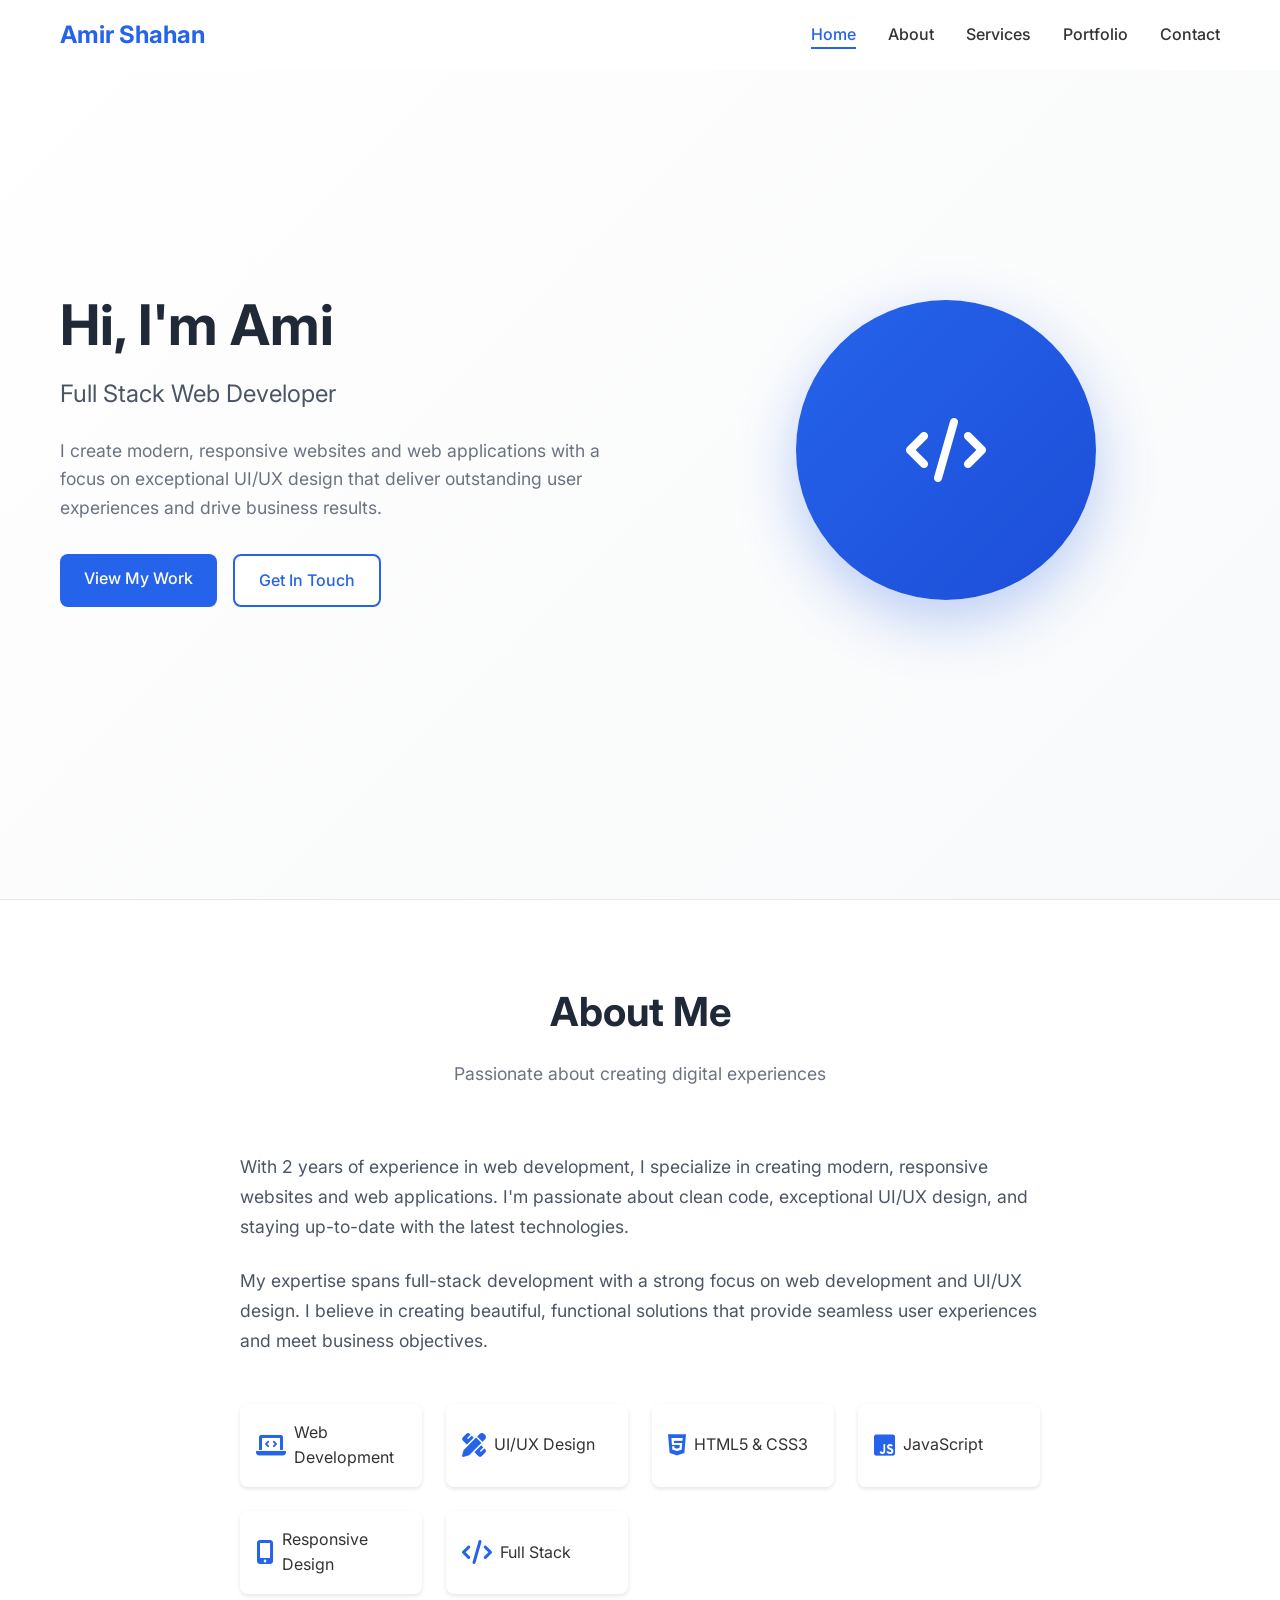
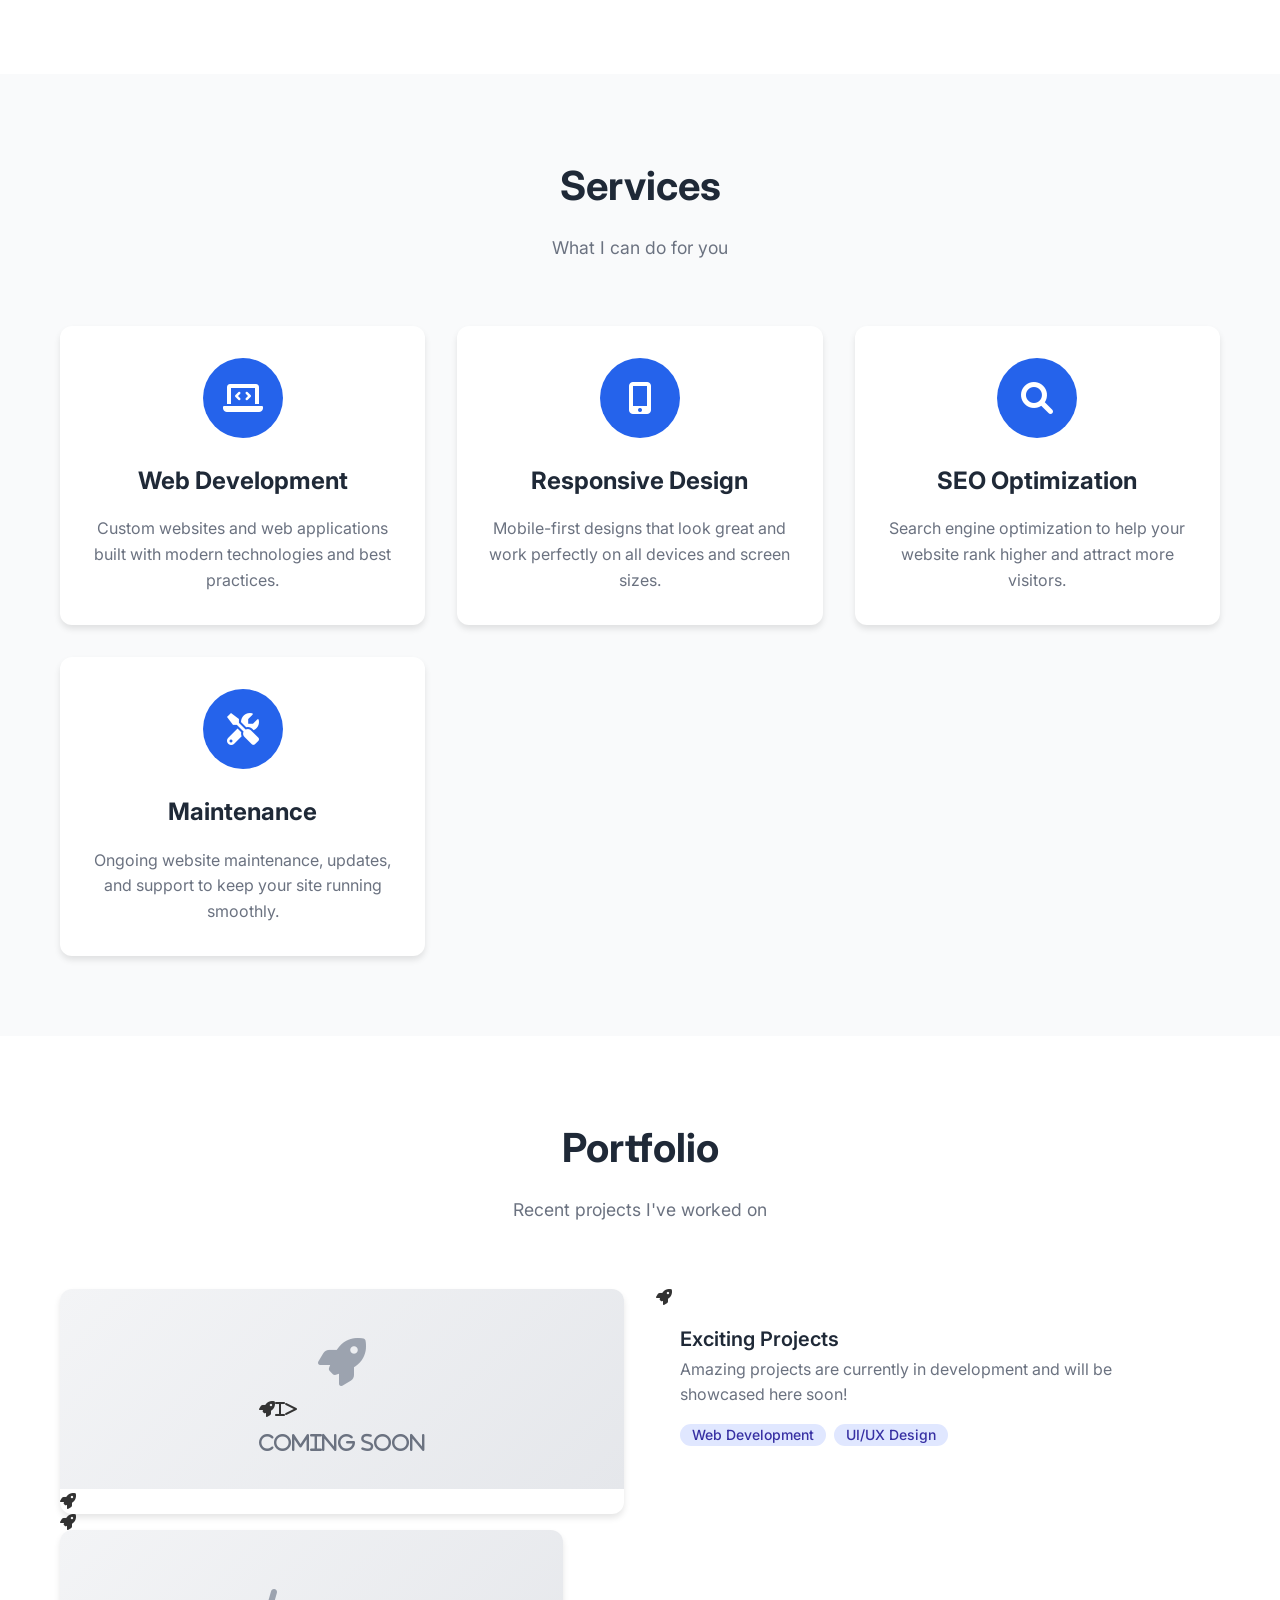
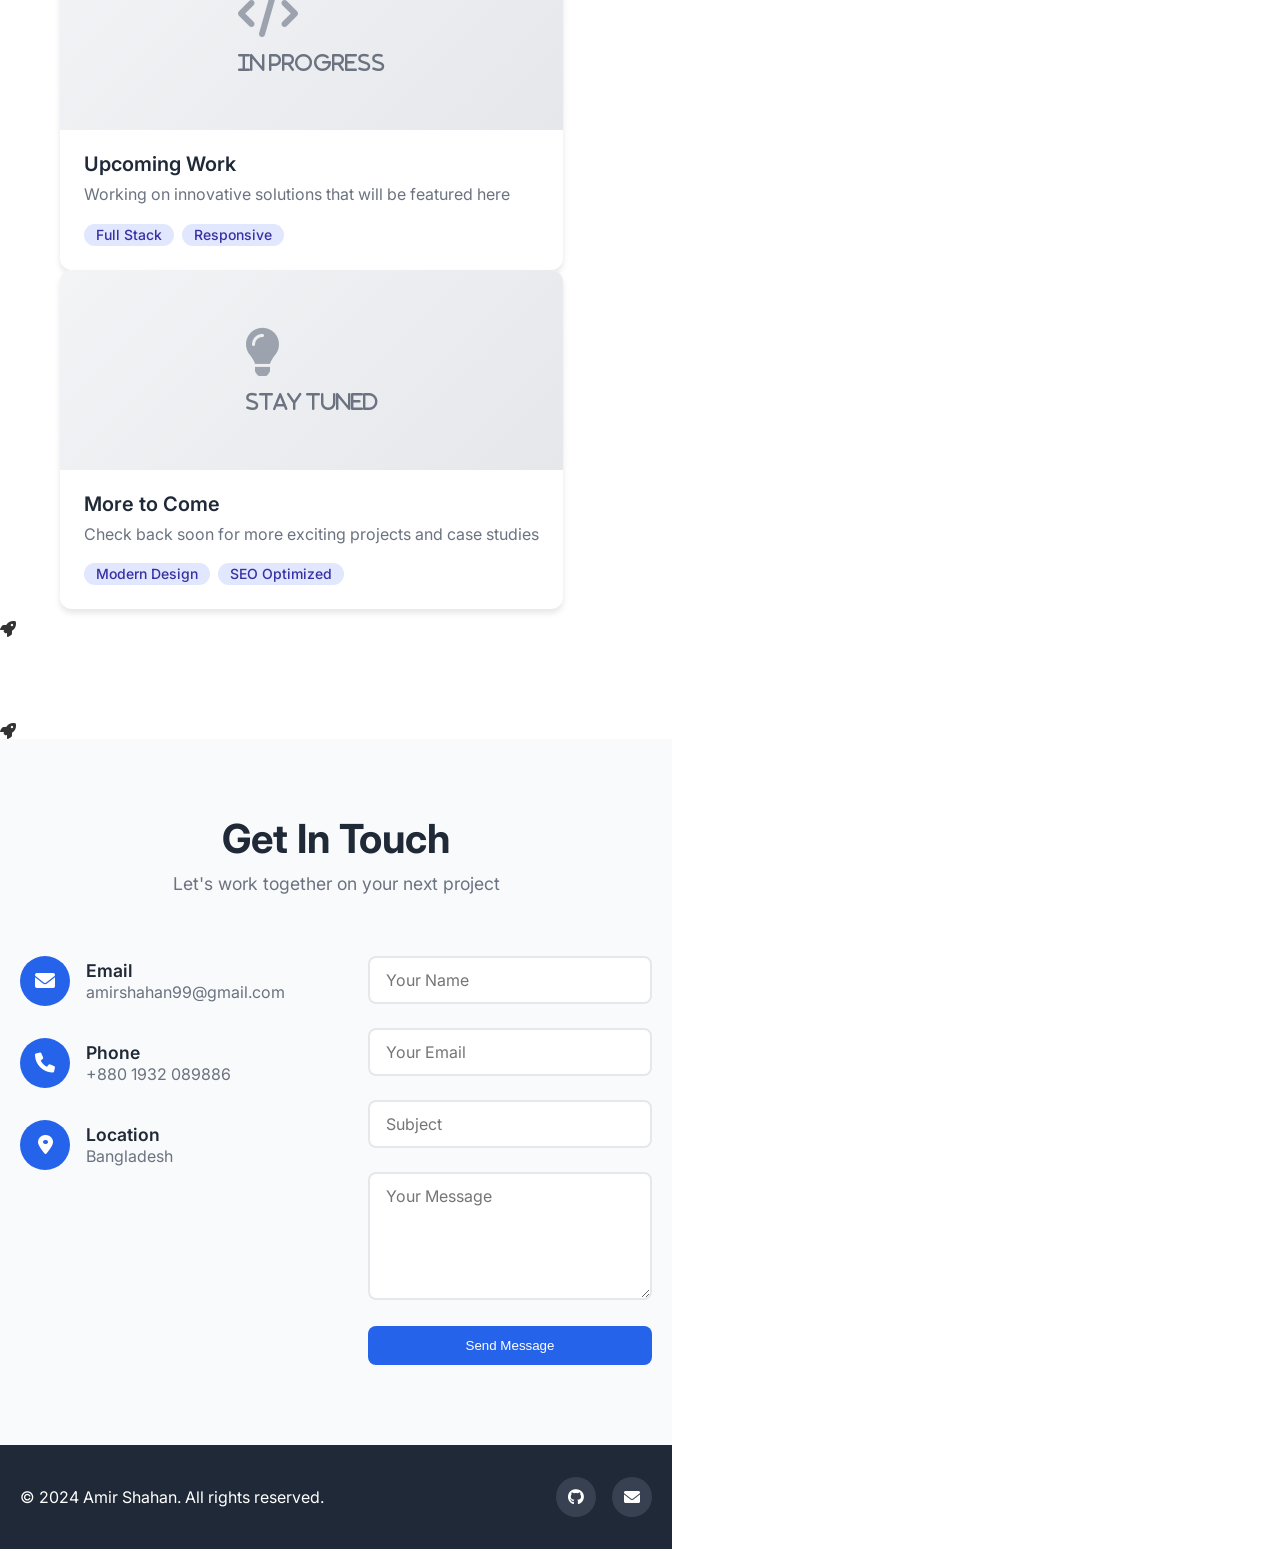
==== index.html @ 886bcd03 "Initial commit via Netlify [skip ci]" ====
<!DOCTYPE html>
<html lang="en">
<head>
    <meta charset="UTF-8">
    <meta name="viewport" content="width=device-width, initial-scale=1.0">
    <title>Amir Shahan - Full Stack Web Developer</title>
    <meta name="description" content="Full Stack Web Developer from Bangladesh specializing in modern, responsive websites and web applications with UI/UX design expertise.">
    <link rel="stylesheet" href="styles.css">
    <link href="https://fonts.googleapis.com/css2?family=Inter:wght@300;400;500;600;700&display=swap" rel="stylesheet">
    <link rel="stylesheet" href="https://cdnjs.cloudflare.com/ajax/libs/font-awesome/6.0.0/css/all.min.css">
</head>
<body>
    <!-- Navigation -->
    <nav class="navbar">
        <div class="nav-container">
            <div class="nav-logo">
                <a href="#home">Amir Shahan</a>
            </div>
            <ul class="nav-menu">
                <li class="nav-item">
                    <a href="#home" class="nav-link">Home</a>
                </li>
                <li class="nav-item">
                    <a href="#about" class="nav-link">About</a>
                </li>
                <li class="nav-item">
                    <a href="#services" class="nav-link">Services</a>
                </li>
                <li class="nav-item">
                    <a href="#portfolio" class="nav-link">Portfolio</a>
                </li>
                <li class="nav-item">
                    <a href="#contact" class="nav-link">Contact</a>
                </li>
            </ul>
            <div class="nav-toggle" id="mobile-menu">
                <span class="bar"></span>
                <span class="bar"></span>
                <span class="bar"></span>
            </div>
        </div>
    </nav>

    <!-- Hero Section -->
    <section id="home" class="hero">
        <div class="hero-container">
            <div class="hero-content">
                <h1 class="hero-title">
                    Hi, I'm <span class="highlight">Amir Shahan</span>
                </h1>
                <h2 class="hero-subtitle">Full Stack Web Developer</h2>
                <p class="hero-description">
                    I create modern, responsive websites and web applications with a focus on exceptional UI/UX design that deliver outstanding user experiences and drive business results.
                </p>
                <div class="hero-buttons">
                    <a href="#portfolio" class="btn btn-primary">View My Work</a>
                    <a href="#contact" class="btn btn-secondary">Get In Touch</a>
                </div>
            </div>
            <div class="hero-image">
                <div class="hero-placeholder">
                    <i class="fas fa-code"></i>
                </div>
            </div>
        </div>
    </section>

    <!-- About Section -->
    <section id="about" class="about">
        <div class="container">
            <div class="section-header">
                <h2 class="section-title">About Me</h2>
                <p class="section-subtitle">Passionate about creating digital experiences</p>
            </div>
            <div class="about-content">
                <div class="about-text">
                    <p>
                        With 2 years of experience in web development, I specialize in creating modern, 
                        responsive websites and web applications. I'm passionate about clean code, exceptional UI/UX design, 
                        and staying up-to-date with the latest technologies.
                    </p>
                    <p>
                        My expertise spans full-stack development with a strong focus on web development and UI/UX design. 
                        I believe in creating beautiful, functional solutions that provide seamless user experiences 
                        and meet business objectives.
                    </p>
                    <div class="skills">
                        <div class="skill-item">
                            <i class="fas fa-laptop-code"></i>
                            <span>Web Development</span>
                        </div>
                        <div class="skill-item">
                            <i class="fas fa-pencil-ruler"></i>
                            <span>UI/UX Design</span>
                        </div>
                        <div class="skill-item">
                            <i class="fab fa-html5"></i>
                            <span>HTML5 & CSS3</span>
                        </div>
                        <div class="skill-item">
                            <i class="fab fa-js-square"></i>
                            <span>JavaScript</span>
                        </div>
                        <div class="skill-item">
                            <i class="fas fa-mobile-alt"></i>
                            <span>Responsive Design</span>
                        </div>
                        <div class="skill-item">
                            <i class="fas fa-code"></i>
                            <span>Full Stack</span>
                        </div>
                    </div>
                </div>
            </div>
        </div>
    </section>

    <!-- Services Section -->
    <section id="services" class="services">
        <div class="container">
            <div class="section-header">
                <h2 class="section-title">Services</h2>
                <p class="section-subtitle">What I can do for you</p>
            </div>
            <div class="services-grid">
                <div class="service-card">
                    <div class="service-icon">
                        <i class="fas fa-laptop-code"></i>
                    </div>
                    <h3>Web Development</h3>
                    <p>Custom websites and web applications built with modern technologies and best practices.</p>
                </div>
                <div class="service-card">
                    <div class="service-icon">
                        <i class="fas fa-mobile-alt"></i>
                    </div>
                    <h3>Responsive Design</h3>
                    <p>Mobile-first designs that look great and work perfectly on all devices and screen sizes.</p>
                </div>
                <div class="service-card">
                    <div class="service-icon">
                        <i class="fas fa-search"></i>
                    </div>
                    <h3>SEO Optimization</h3>
                    <p>Search engine optimization to help your website rank higher and attract more visitors.</p>
                </div>
                <div class="service-card">
                    <div class="service-icon">
                        <i class="fas fa-tools"></i>
                    </div>
                    <h3>Maintenance</h3>
                    <p>Ongoing website maintenance, updates, and support to keep your site running smoothly.</p>
                </div>
            </div>
        </div>
    </section>

    <!-- Portfolio Section -->
    <section id="portfolio" class="portfolio">
        <div class="container">
            <div class="section-header">
                <h2 class="section-title">Portfolio</h2>
                <p class="section-subtitle">Recent projects I've worked on</p>
            </div>
            <div class="portfolio-grid">
                <div class="portfolio-item">
                    <div class="portfolio-image">
                        <div class="portfolio-placeholder">
                            <i class="fas fa-rocket"></div>i>
                            <p style="margin-top: 1rem; color: #6b7280; font-size: 1.2rem;">Coming Soon</p>
                        </div>
                    </div>
                    <div class="portfolio-content">
                        <h3>Exciting Projects</h3>
                        <p>Amazing projects are currently in development and will be showcased here soon!</p>
                        <div class="portfolio-tech">
                            <span>Web Development</span>
                            <span>UI/UX Design</span>
                        </div>
                    </div>
                </div>
                <div class="portfolio-item">
                    <div class="portfolio-image">
                        <div class="portfolio-placeholder">
                            <i class="fas fa-code"></i>
                            <p style="margin-top: 1rem; color: #6b7280; font-size: 1.2rem;">In Progress</p>
                        </div>
                    </div>
                    <div class="portfolio-content">
                        <h3>Upcoming Work</h3>
                        <p>Working on innovative solutions that will be featured here</p>
                        <div class="portfolio-tech">
                            <span>Full Stack</span>
                            <span>Responsive</span>
                        </div>
                    </div>
                </div>
                <div class="portfolio-item">
                    <div class="portfolio-image">
                        <div class="portfolio-placeholder">
                            <i class="fas fa-lightbulb"></i>
                            <p style="margin-top: 1rem; color: #6b7280; font-size: 1.2rem;">Stay Tuned</p>
                        </div>
                    </div>
                    <div class="portfolio-content">
                        <h3>More to Come</h3>
                        <p>Check back soon for more exciting projects and case studies</p>
                        <div class="portfolio-tech">
                            <span>Modern Design</span>
                            <span>SEO Optimized</span>
                        </div>
                    </div>
                </div>
            </div>
        </div>
    </section>

    <!-- Contact Section -->
    <section id="contact" class="contact">
        <div class="container">
            <div class="section-header">
                <h2 class="section-title">Get In Touch</h2>
                <p class="section-subtitle">Let's work together on your next project</p>
            </div>
            <div class="contact-content">
                <div class="contact-info">
                    <div class="contact-item">
                        <i class="fas fa-envelope"></i>
                        <div>
                            <h4>Email</h4>
                            <p>amirshahan99@gmail.com</p>
                        </div>
                    </div>
                    <div class="contact-item">
                        <i class="fas fa-phone"></i>
                        <div>
                            <h4>Phone</h4>
                            <p>+880 1932 089886</p>
                        </div>
                    </div>
                    <div class="contact-item">
                        <i class="fas fa-map-marker-alt"></i>
                        <div>
                            <h4>Location</h4>
                            <p>Bangladesh</p>
                        </div>
                    </div>
                </div>
                <form class="contact-form">
                    <div class="form-group">
                        <input type="text" id="name" name="name" placeholder="Your Name" required>
                    </div>
                    <div class="form-group">
                        <input type="email" id="email" name="email" placeholder="Your Email" required>
                    </div>
                    <div class="form-group">
                        <input type="text" id="subject" name="subject" placeholder="Subject" required>
                    </div>
                    <div class="form-group">
                        <textarea id="message" name="message" placeholder="Your Message" rows="5" required></textarea>
                    </div>
                    <button type="submit" class="btn btn-primary">Send Message</button>
                </form>
            </div>
        </div>
    </section>

    <!-- Footer -->
    <footer class="footer">
        <div class="container">
            <div class="footer-content">
                <div class="footer-text">
                    <p>&copy; 2024 Amir Shahan. All rights reserved.</p>
                </div>
                <div class="social-links">
                    <a href="https://github.com/AmirShahan" target="_blank" class="social-link" title="GitHub"><i class="fab fa-github"></i></a>
                    <a href="mailto:amirshahan99@gmail.com" class="social-link" title="Email"><i class="fas fa-envelope"></i></a>
                </div>
            </div>
        </div>
    </footer>

    <script src="script.js"></script>
</body>
</html>
---- styles.css ----
/* Reset and Base Styles */
* {
    margin: 0;
    padding: 0;
    box-sizing: border-box;
}

body {
    font-family: 'Inter', sans-serif;
    line-height: 1.6;
    color: #333;
    overflow-x: hidden;
}

.container {
    max-width: 1200px;
    margin: 0 auto;
    padding: 0 20px;
}

/* Navigation */
.navbar {
    position: fixed;
    top: 0;
    width: 100%;
    background: rgba(255, 255, 255, 0.95);
    backdrop-filter: blur(10px);
    z-index: 1000;
    padding: 1rem 0;
    transition: all 0.3s ease;
}

.nav-container {
    max-width: 1200px;
    margin: 0 auto;
    padding: 0 20px;
    display: flex;
    justify-content: space-between;
    align-items: center;
}

.nav-logo a {
    font-size: 1.5rem;
    font-weight: 700;
    color: #2563eb;
    text-decoration: none;
}

.nav-menu {
    display: flex;
    list-style: none;
    gap: 2rem;
}

.nav-link {
    color: #333;
    text-decoration: none;
    font-weight: 500;
    transition: color 0.3s ease;
}

.nav-link:hover {
    color: #2563eb;
}

.nav-toggle {
    display: none;
    flex-direction: column;
    cursor: pointer;
}

.bar {
    width: 25px;
    height: 3px;
    background: #333;
    margin: 3px 0;
    transition: 0.3s;
}

/* Hero Section */
.hero {
    min-height: 100vh;
    display: flex;
    align-items: center;
    background: linear-gradient(135deg, #ffffff 0%, #f8f9fa 100%);
    color: #1f2937;
    padding-top: 80px;
    border-bottom: 1px solid #e5e7eb;
}

.hero-container {
    max-width: 1200px;
    margin: 0 auto;
    padding: 0 20px;
    display: grid;
    grid-template-columns: 1fr 1fr;
    gap: 4rem;
    align-items: center;
}

.hero-title {
    font-size: 3.5rem;
    font-weight: 700;
    margin-bottom: 1rem;
    line-height: 1.2;
    color: #1f2937;
}

.highlight {
    color: #2563eb;
}

.hero-subtitle {
    font-size: 1.5rem;
    font-weight: 400;
    margin-bottom: 1.5rem;
    color: #4b5563;
}

.hero-description {
    font-size: 1.1rem;
    margin-bottom: 2rem;
    color: #6b7280;
    line-height: 1.6;
}

.hero-buttons {
    display: flex;
    gap: 1rem;
}

.btn {
    padding: 12px 24px;
    border-radius: 8px;
    text-decoration: none;
    font-weight: 500;
    transition: all 0.3s ease;
    border: none;
    cursor: pointer;
    display: inline-block;
}

.btn-primary {
    background: #2563eb;
    color: white;
}

.btn-primary:hover {
    background: #1d4ed8;
    transform: translateY(-2px);
}

.btn-secondary {
    background: white;
    color: #2563eb;
    border: 2px solid #2563eb;
}

.btn-secondary:hover {
    background: #2563eb;
    color: white;
}

.hero-image {
    display: flex;
    justify-content: center;
    align-items: center;
}

.hero-placeholder {
    width: 300px;
    height: 300px;
    background: linear-gradient(135deg, #2563eb 0%, #1d4ed8 100%);
    border-radius: 50%;
    display: flex;
    align-items: center;
    justify-content: center;
    font-size: 4rem;
    color: white;
    box-shadow: 0 20px 60px rgba(37, 99, 235, 0.3);
}

/* Section Styles */
section {
    padding: 80px 0;
}

.section-header {
    text-align: center;
    margin-bottom: 4rem;
}

.section-title {
    font-size: 2.5rem;
    font-weight: 700;
    margin-bottom: 1rem;
    color: #1f2937;
    font-family: 'Inter', sans-serif;
}

.section-subtitle {
    font-size: 1.1rem;
    color: #6b7280;
    max-width: 600px;
    margin: 0 auto;
    font-family: 'Inter', sans-serif;
    font-weight: 400;
}

/* About Section */
.about {
    background: white;
}

.about-content {
    max-width: 800px;
    margin: 0 auto;
}

.about-text p {
    font-size: 1.1rem;
    margin-bottom: 1.5rem;
    color: #4b5563;
    line-height: 1.7;
}

.skills {
    display: grid;
    grid-template-columns: repeat(auto-fit, minmax(150px, 1fr));
    gap: 1.5rem;
    margin-top: 3rem;
}

.skill-item {
    display: flex;
    align-items: center;
    gap: 0.5rem;
    padding: 1rem;
    background: white;
    border-radius: 8px;
    box-shadow: 0 2px 4px rgba(0, 0, 0, 0.1);
}

.skill-item i {
    font-size: 1.5rem;
    color: #2563eb;
}

/* Services Section */
.services-grid {
    display: grid;
    grid-template-columns: repeat(auto-fit, minmax(280px, 1fr));
    gap: 2rem;
}

.services {
    background: #f9fafb;
}

.service-card {
    background: white;
    padding: 2rem;
    border-radius: 12px;
    box-shadow: 0 4px 6px rgba(0, 0, 0, 0.1);
    text-align: center;
    transition: transform 0.3s ease;
}

.service-card:hover {
    transform: translateY(-5px);
}

.service-icon {
    width: 80px;
    height: 80px;
    background: #2563eb;
    border-radius: 50%;
    display: flex;
    align-items: center;
    justify-content: center;
    margin: 0 auto 1.5rem;
}

.service-icon i {
    font-size: 2rem;
    color: white;
}

.service-card h3 {
    font-size: 1.5rem;
    margin-bottom: 1rem;
    color: #1f2937;
}

.service-card p {
    color: #6b7280;
    line-height: 1.6;
}

/* Portfolio Section */
.portfolio {
    background: white;
}

.portfolio-grid {
    display: grid;
    grid-template-columns: repeat(auto-fit, minmax(350px, 1fr));
    gap: 2rem;
}

.portfolio-item {
    background: white;
    border-radius: 12px;
    overflow: hidden;
    box-shadow: 0 4px 6px rgba(0, 0, 0, 0.1);
    transition: transform 0.3s ease;
}

.portfolio-item:hover {
    transform: translateY(-5px);
}

.portfolio-image {
    height: 200px;
    background: linear-gradient(135deg, #f3f4f6 0%, #e5e7eb 100%);
    display: flex;
    align-items: center;
    justify-content: center;
    flex-direction: column;
}

.portfolio-placeholder {
    font-size: 3rem;
    color: #9ca3af;
}

.portfolio-content {
    padding: 1.5rem;
}

.portfolio-content h3 {
    font-size: 1.25rem;
    font-weight: 600;
    margin-bottom: 0.5rem;
    color: #1f2937;
    font-family: 'Inter', sans-serif;
}

.portfolio-content p {
    color: #6b7280;
    margin-bottom: 1rem;
    font-family: 'Inter', sans-serif;
    font-weight: 400;
    line-height: 1.6;
}

.portfolio-tech {
    display: flex;
    gap: 0.5rem;
    flex-wrap: wrap;
}

.portfolio-tech span {
    background: #e0e7ff;
    color: #3730a3;
    padding: 0.25rem 0.75rem;
    border-radius: 20px;
    font-size: 0.875rem;
    font-family: 'Inter', sans-serif;
    font-weight: 500;
}

/* Contact Section */
.contact {
    background: #f9fafb;
}

.contact-content {
    display: grid;
    grid-template-columns: 1fr 1fr;
    gap: 4rem;
    max-width: 1000px;
    margin: 0 auto;
}

.contact-item {
    display: flex;
    align-items: center;
    gap: 1rem;
    margin-bottom: 2rem;
}

.contact-item i {
    width: 50px;
    height: 50px;
    background: #2563eb;
    color: white;
    border-radius: 50%;
    display: flex;
    align-items: center;
    justify-content: center;
    font-size: 1.25rem;
}

.contact-item h4 {
    font-size: 1.1rem;
    font-weight: 600;
    margin-bottom: 0.25rem;
    color: #1f2937;
    font-family: 'Inter', sans-serif;
}

.contact-item p {
    color: #6b7280;
    font-family: 'Inter', sans-serif;
    font-weight: 400;
}

.contact-form {
    display: flex;
    flex-direction: column;
    gap: 1.5rem;
}

.form-group input,
.form-group textarea {
    width: 100%;
    padding: 12px 16px;
    border: 2px solid #e5e7eb;
    border-radius: 8px;
    font-size: 1rem;
    font-family: 'Inter', sans-serif;
    font-weight: 400;
    transition: border-color 0.3s ease;
}

.form-group input:focus,
.form-group textarea:focus {
    outline: none;
    border-color: #2563eb;
}

.form-group textarea {
    resize: vertical;
    min-height: 120px;
}

/* Footer */
.footer {
    background: #1f2937;
    color: white;
    padding: 2rem 0;
}

.footer-content {
    display: flex;
    justify-content: space-between;
    align-items: center;
}

.footer-text p {
    font-family: 'Inter', sans-serif;
    font-weight: 400;
}

.social-links {
    display: flex;
    gap: 1rem;
}

.social-link {
    width: 40px;
    height: 40px;
    background: #374151;
    color: white;
    border-radius: 50%;
    display: flex;
    align-items: center;
    justify-content: center;
    text-decoration: none;
    transition: background 0.3s ease;
}

.social-link:hover {
    background: #2563eb;
}

/* Responsive Design */
@media (max-width: 768px) {
    .nav-menu {
        position: fixed;
        left: -100%;
        top: 70px;
        flex-direction: column;
        background-color: white;
        width: 100%;
        text-align: center;
        transition: 0.3s;
        box-shadow: 0 10px 27px rgba(0, 0, 0, 0.05);
        padding: 2rem 0;
    }

    .nav-menu.active {
        left: 0;
    }

    .nav-toggle {
        display: flex;
    }

    .hero-container {
        grid-template-columns: 1fr;
        text-align: center;
        gap: 2rem;
    }

    .hero-title {
        font-size: 2.5rem;
    }

    .hero-buttons {
        justify-content: center;
        flex-wrap: wrap;
    }

    .hero-placeholder {
        width: 200px;
        height: 200px;
        font-size: 3rem;
    }

    .section-title {
        font-size: 2rem;
    }

    .services-grid {
        grid-template-columns: 1fr;
    }

    .portfolio-grid {
        grid-template-columns: 1fr;
    }

    .contact-content {
        grid-template-columns: 1fr;
        gap: 2rem;
    }

    .footer-content {
        flex-direction: column;
        gap: 1rem;
        text-align: center;
    }

    .skills {
        grid-template-columns: repeat(2, 1fr);
    }
}

@media (max-width: 480px) {
    .hero-title {
        font-size: 2rem;
    }

    .hero-subtitle {
        font-size: 1.25rem;
    }

    .btn {
        padding: 10px 20px;
        font-size: 0.9rem;
    }

    .skills {
        grid-template-columns: 1fr;
    }

    .portfolio-grid {
        grid-template-columns: 1fr;
    }

    .service-card,
    .portfolio-item {
        margin: 0 10px;
    }
}

/* Smooth Scrolling */
html {
    scroll-behavior: smooth;
}

/* Animation Classes */
.fade-in {
    opacity: 0;
    transform: translateY(30px);
    transition: all 0.6s ease;
}

.fade-in.visible {
    opacity: 1;
    transform: translateY(0);
}
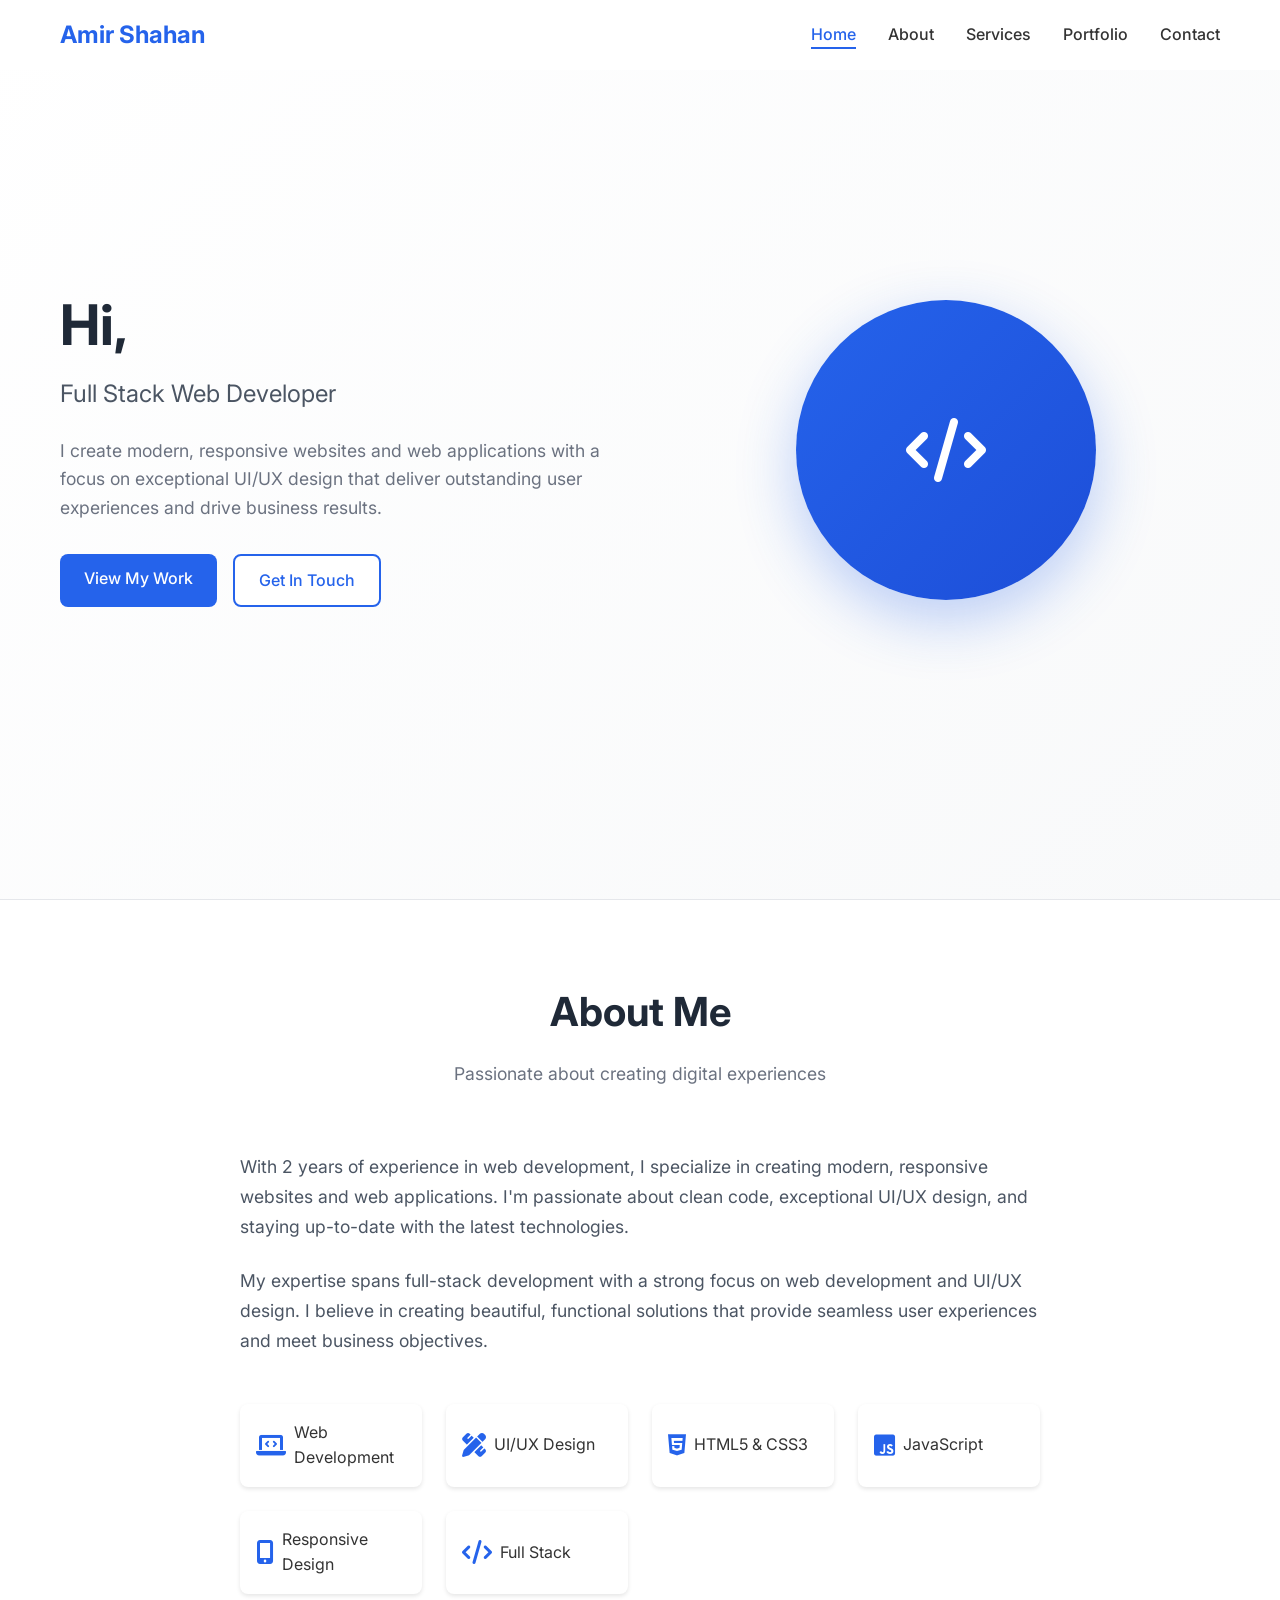
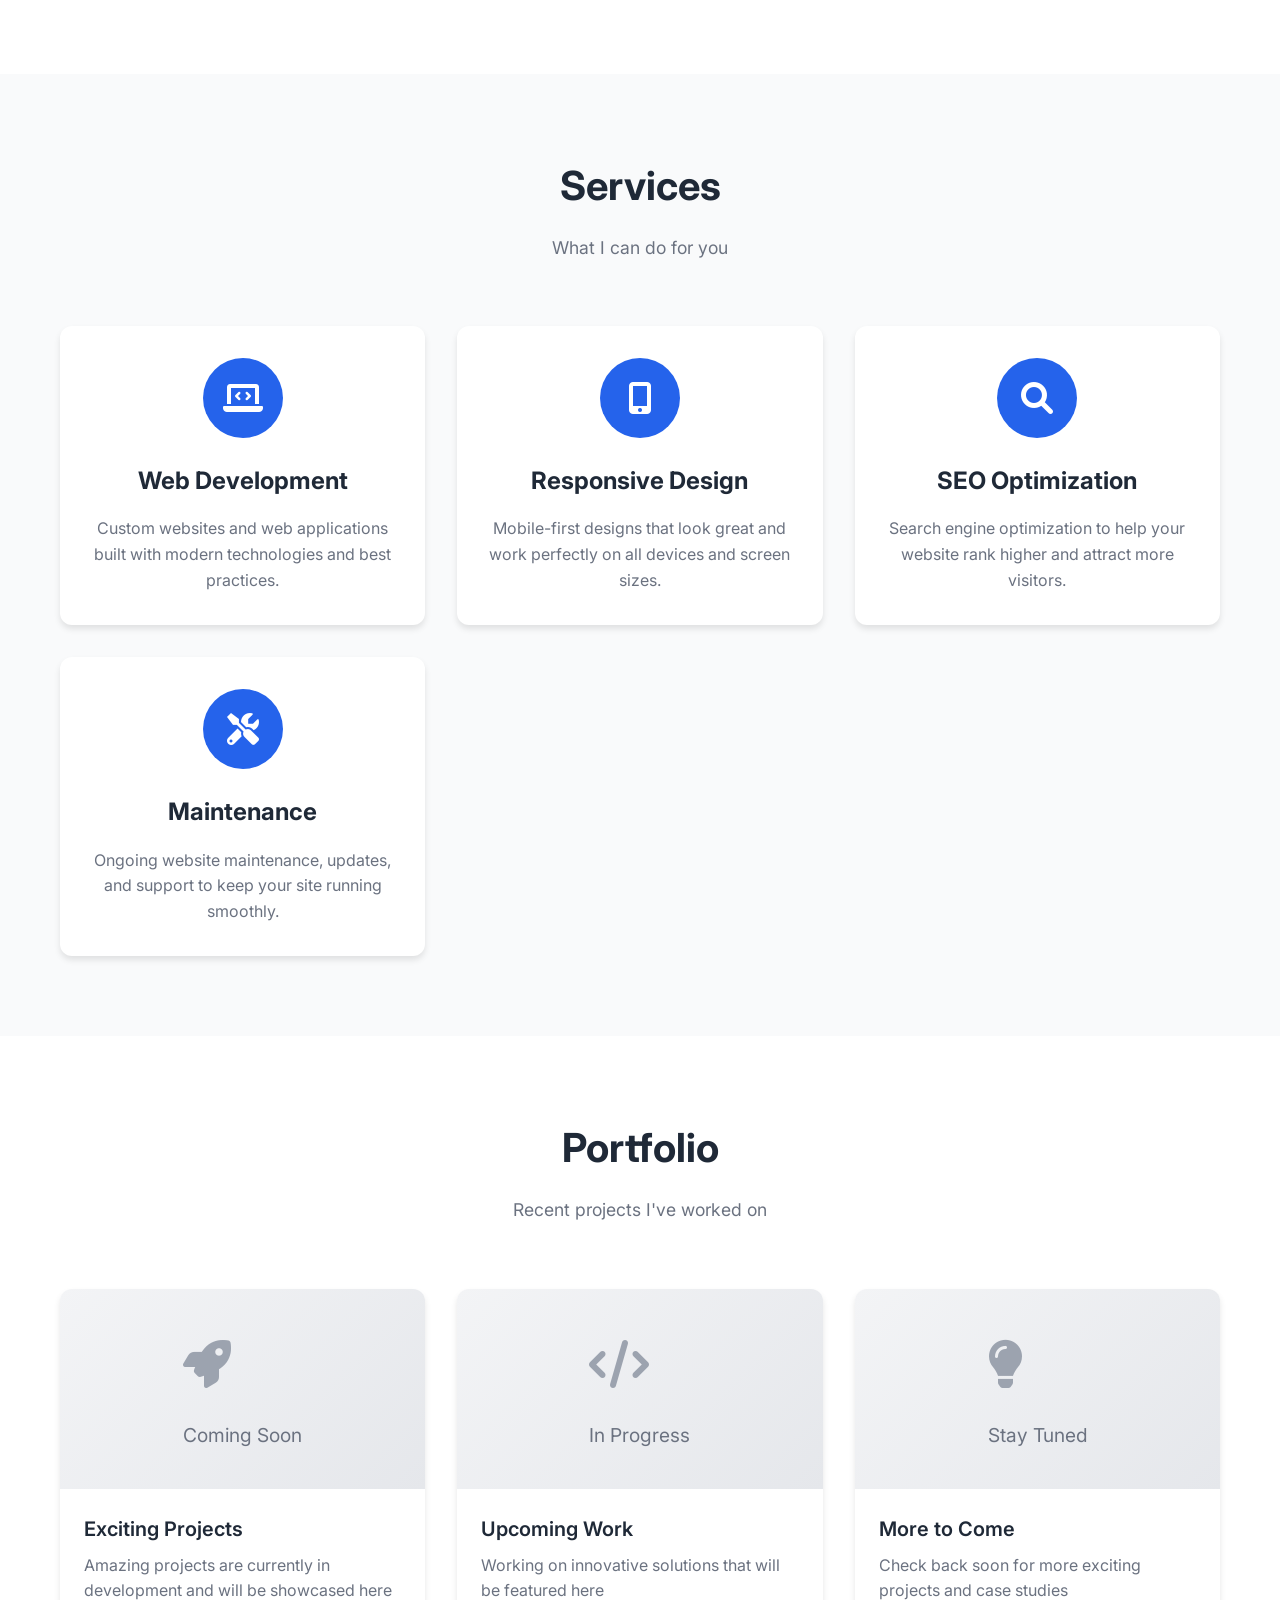
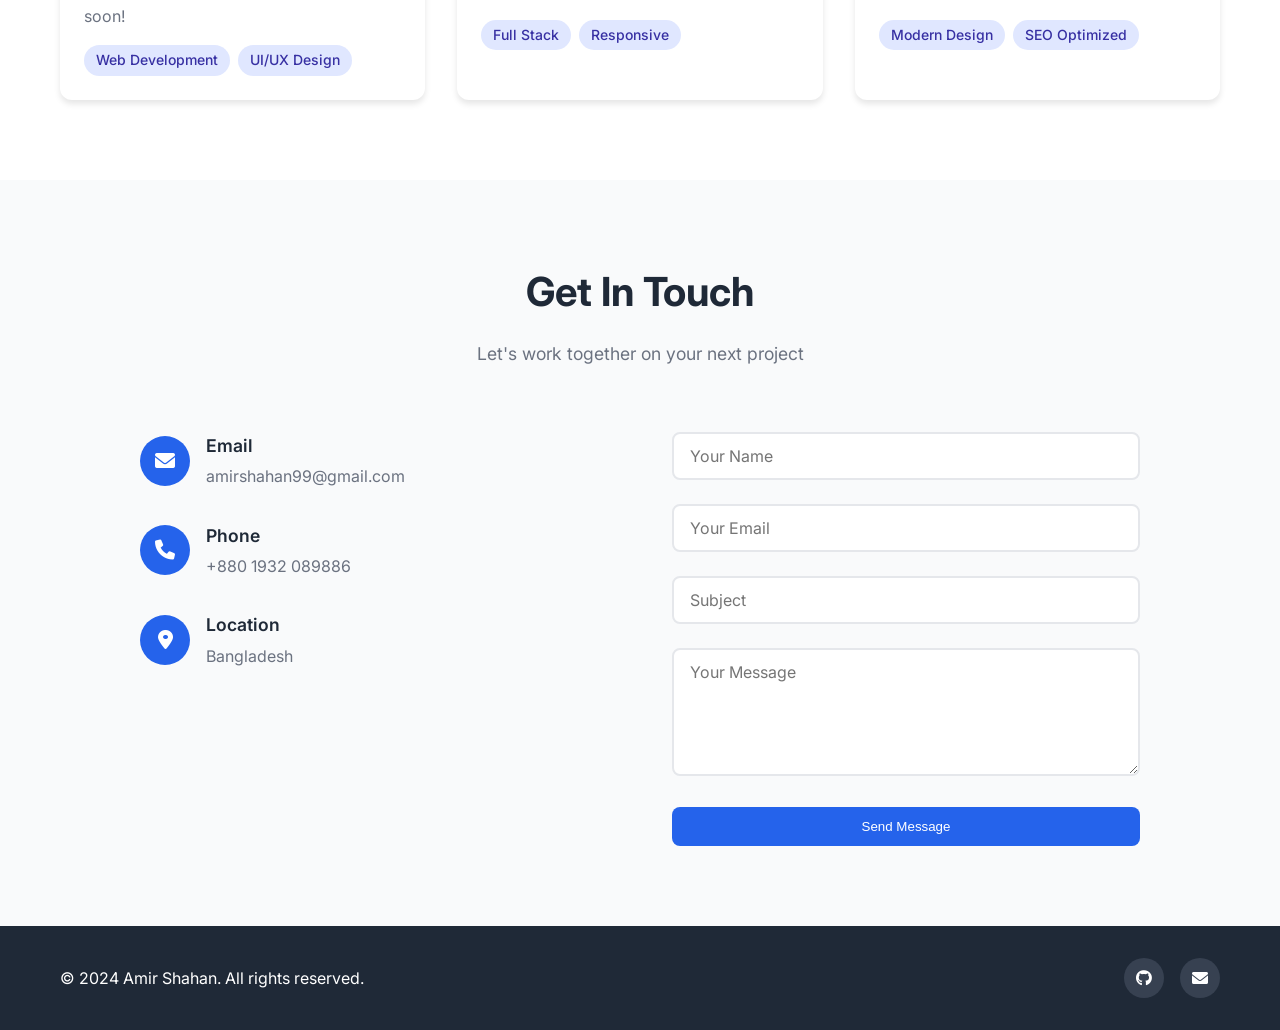
==== commit 70ff4168: "Deploy the website (6a1d751ff295860cf25d887c)" ====
--- a/index.html
+++ b/index.html
@@ -166,7 +166,7 @@
                 <div class="portfolio-item">
                     <div class="portfolio-image">
                         <div class="portfolio-placeholder">
-                            <i class="fas fa-rocket"></div>i>
+                            <i class="fas fa-rocket"></i>
                             <p style="margin-top: 1rem; color: #6b7280; font-size: 1.2rem;">Coming Soon</p>
                         </div>
                     </div>
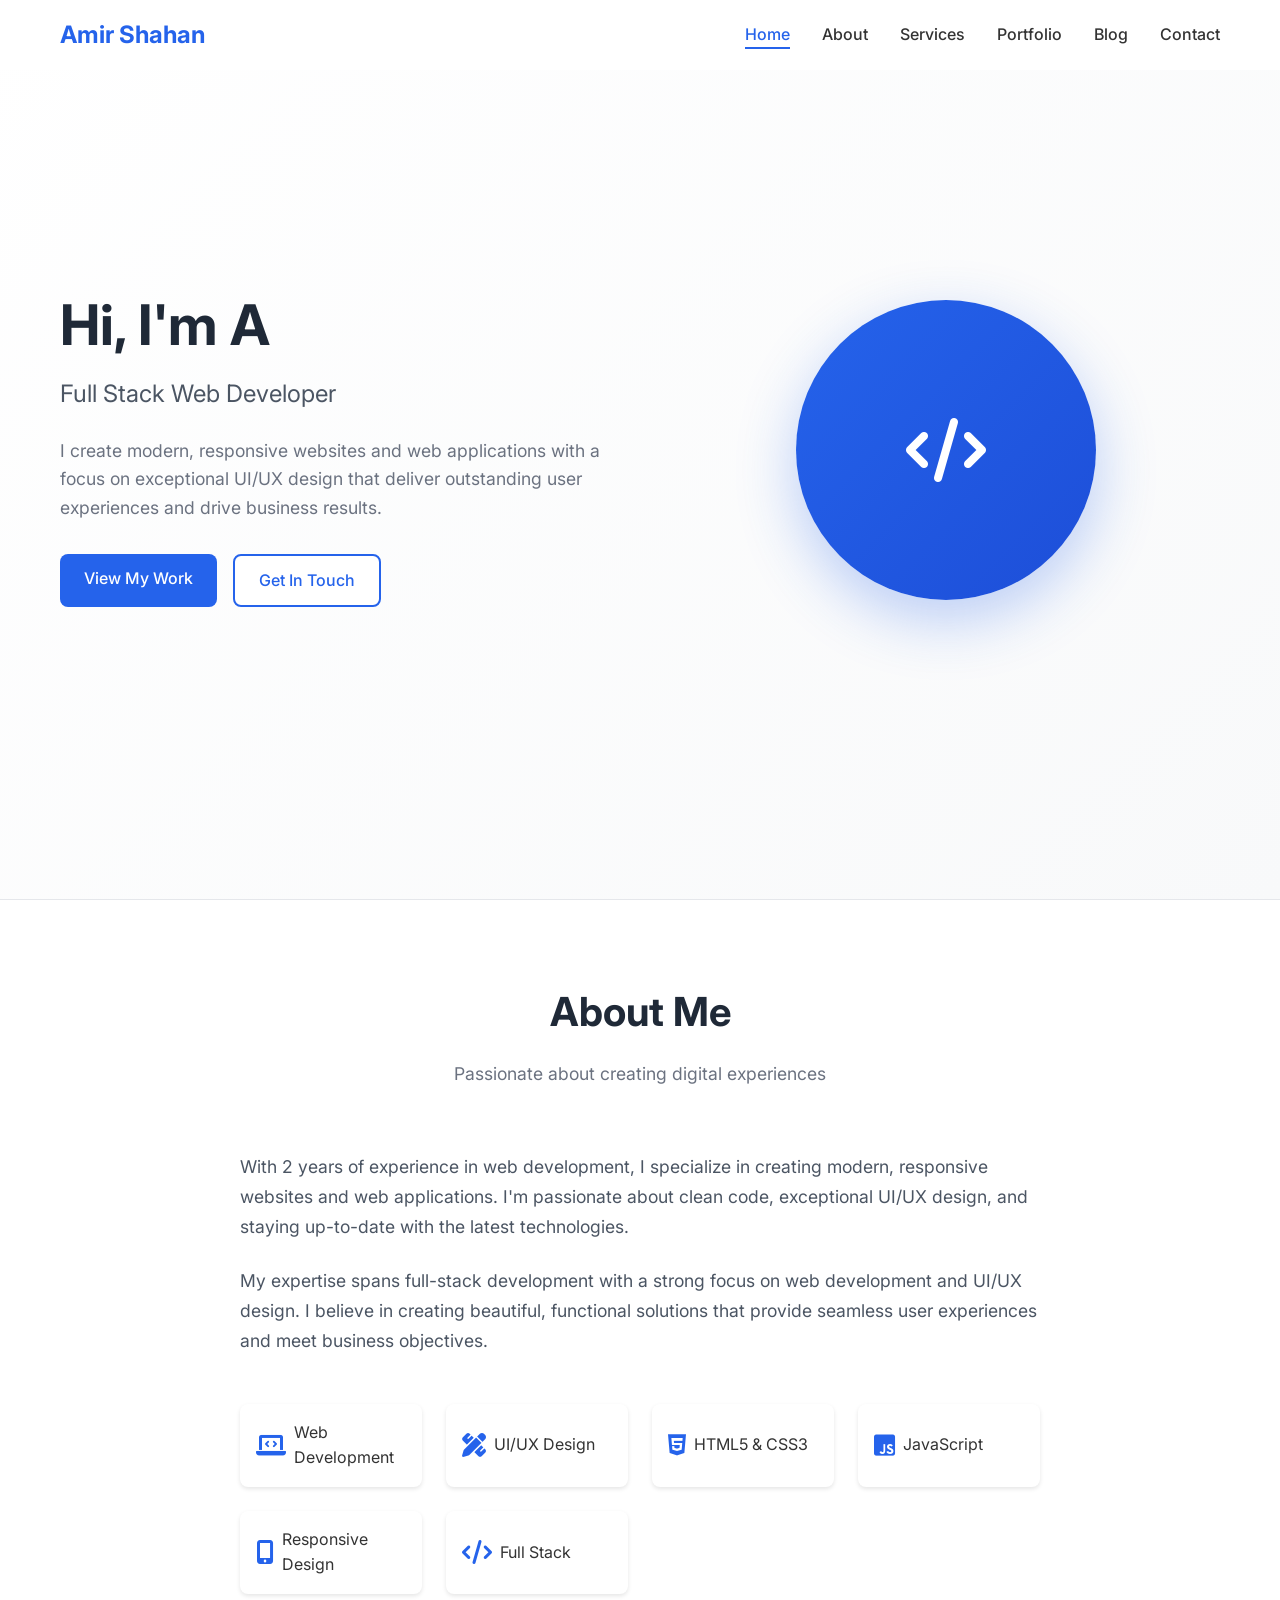
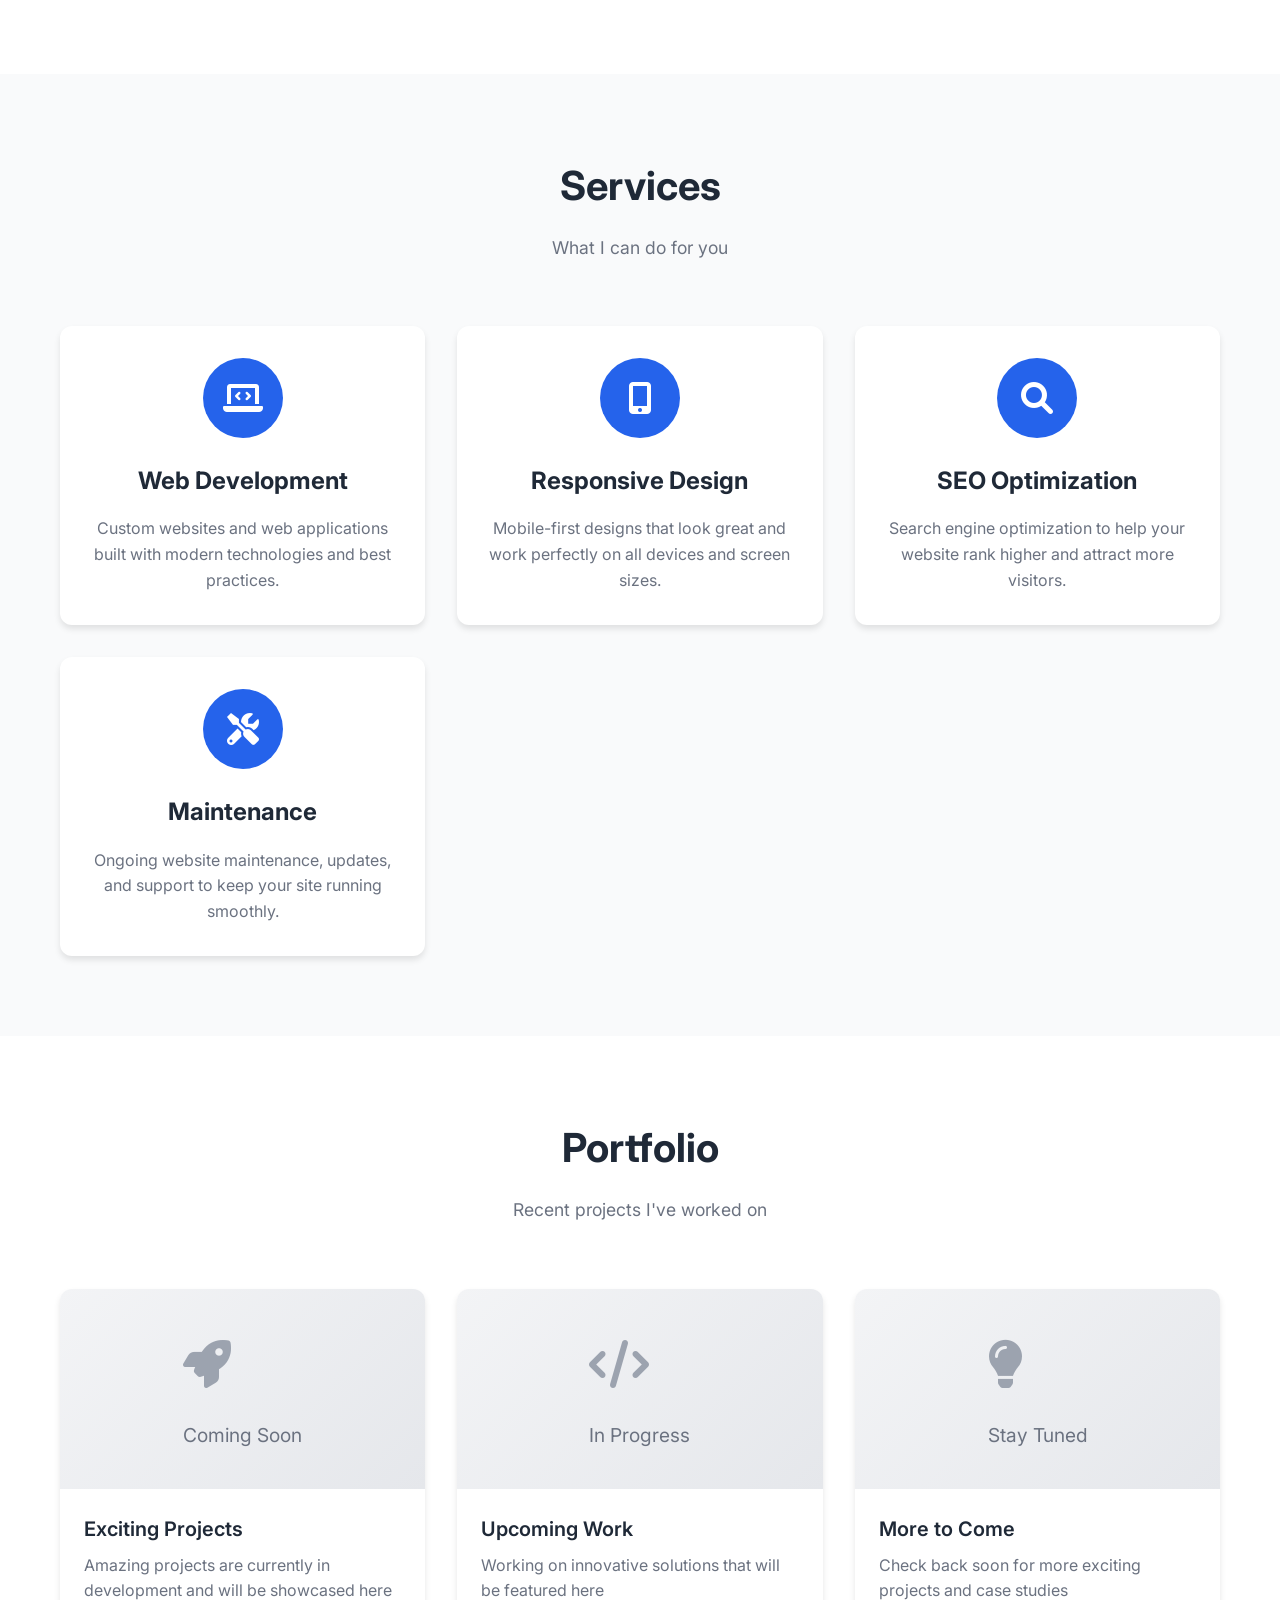
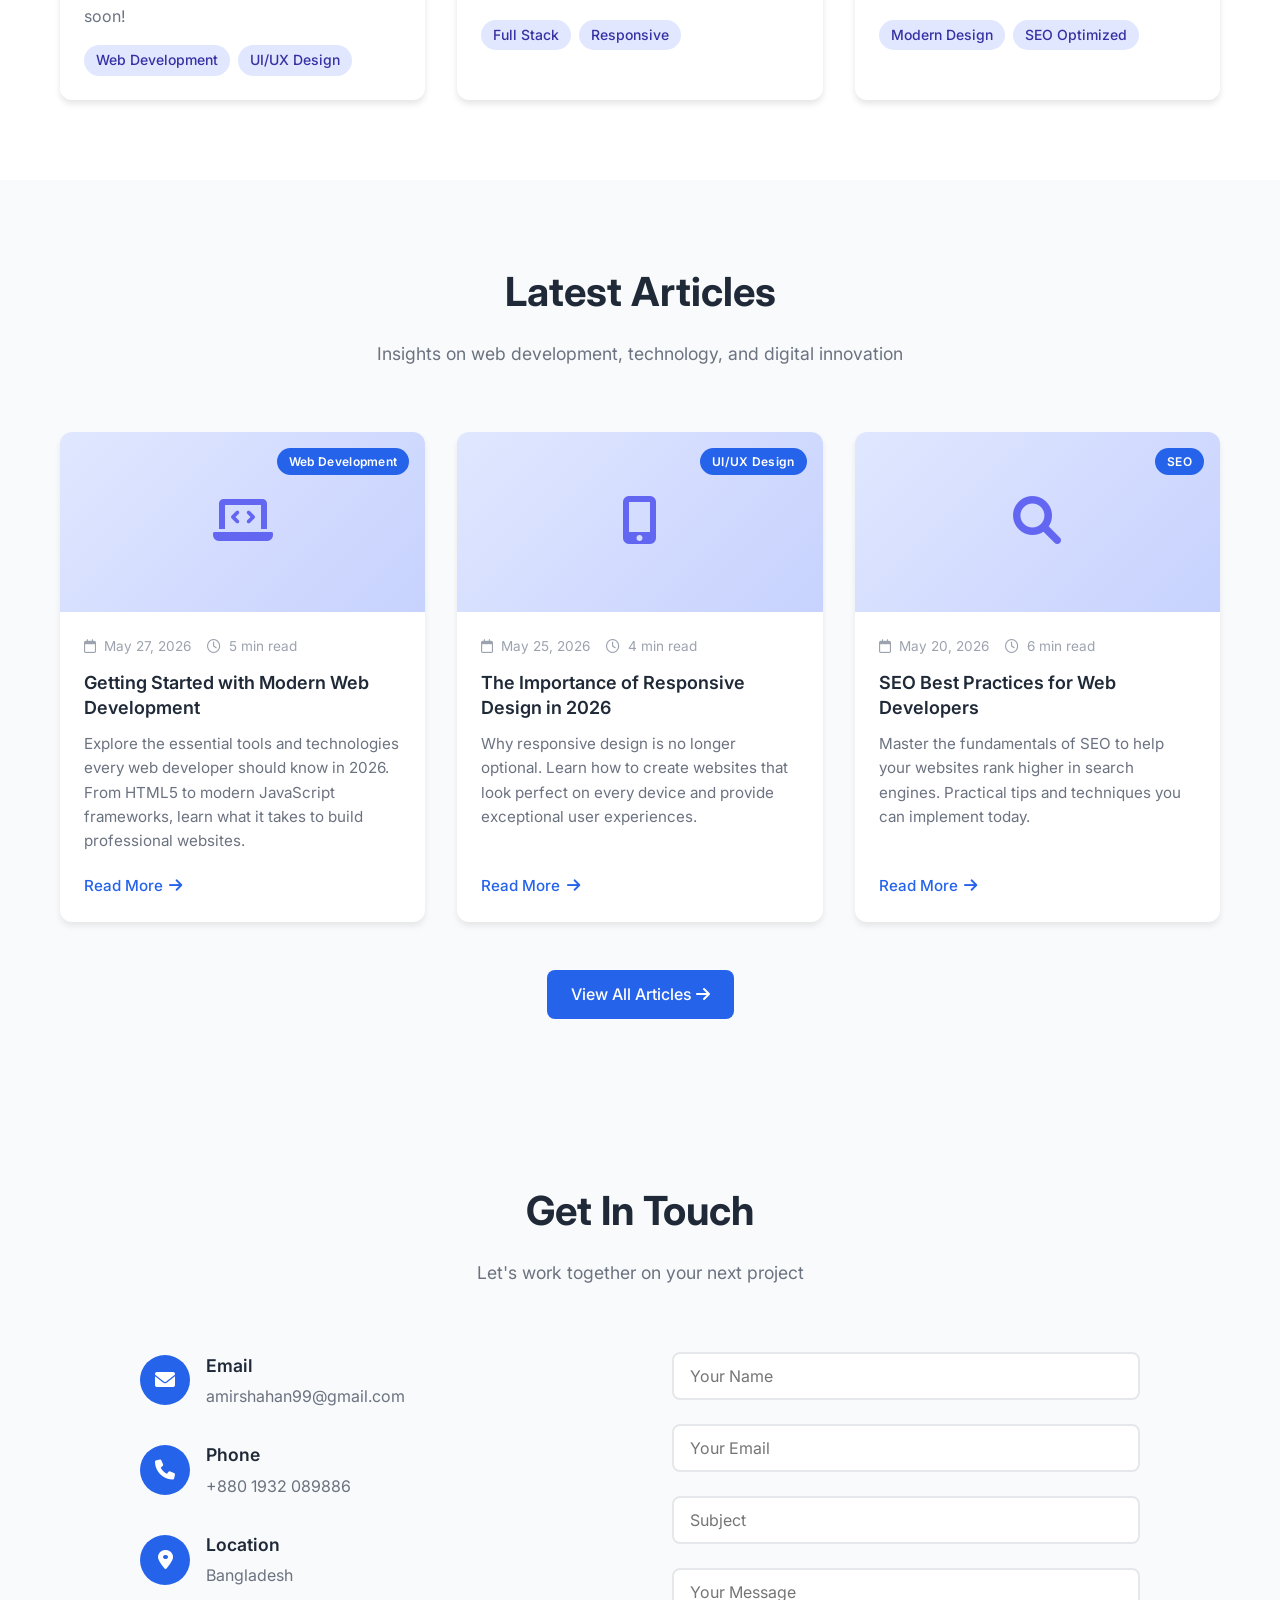
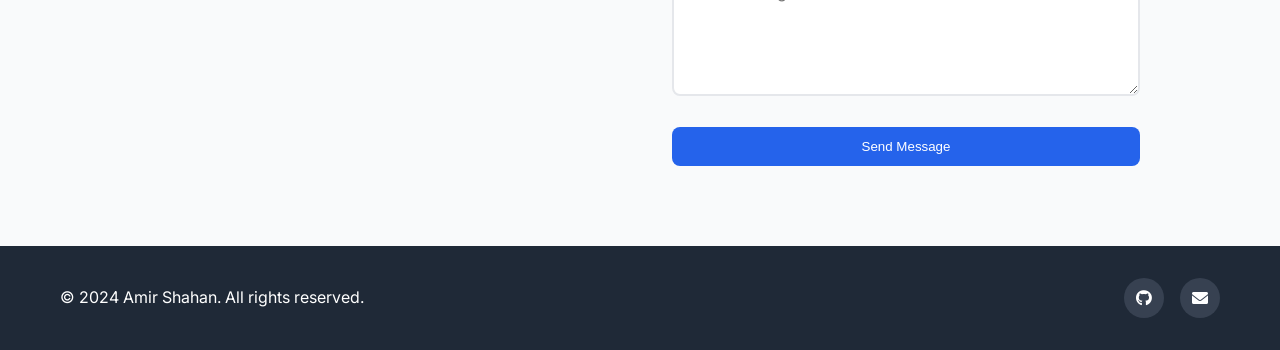
==== commit 19281f4b: "Deploy the website - Session 1 (6a1d751ff295860cf25d887c)" ====
--- a/index.html
+++ b/index.html
@@ -29,6 +29,9 @@
                 <li class="nav-item">
                     <a href="#portfolio" class="nav-link">Portfolio</a>
                 </li>
+                <li class="nav-item">
+                    <a href="#blog" class="nav-link">Blog</a>
+                </li>
                 <li class="nav-item">
                     <a href="#contact" class="nav-link">Contact</a>
                 </li>
@@ -215,6 +218,92 @@
         </div>
     </section>
 
+    <!-- Blog Section -->
+    <section id="blog" class="blog-preview">
+        <div class="container">
+            <div class="section-header">
+                <h2 class="section-title">Latest Articles</h2>
+                <p class="section-subtitle">Insights on web development, technology, and digital innovation</p>
+            </div>
+            <div class="blog-grid">
+                <!-- Blog Post 1 -->
+                <article class="blog-card">
+                    <div class="blog-image">
+                        <div class="blog-placeholder">
+                            <i class="fas fa-laptop-code"></i>
+                        </div>
+                        <div class="blog-category">Web Development</div>
+                    </div>
+                    <div class="blog-content">
+                        <div class="blog-meta">
+                            <span class="blog-date"><i class="far fa-calendar"></i> May 27, 2026</span>
+                            <span class="blog-read-time"><i class="far fa-clock"></i> 5 min read</span>
+                        </div>
+                        <h3 class="blog-title">Getting Started with Modern Web Development</h3>
+                        <p class="blog-excerpt">
+                            Explore the essential tools and technologies every web developer should know in 2026.
+                            From HTML5 to modern JavaScript frameworks, learn what it takes to build professional websites.
+                        </p>
+                        <a href="blog/getting-started-web-development.html" class="blog-read-more">
+                            Read More <i class="fas fa-arrow-right"></i>
+                        </a>
+                    </div>
+                </article>
+
+                <!-- Blog Post 2 -->
+                <article class="blog-card">
+                    <div class="blog-image">
+                        <div class="blog-placeholder">
+                            <i class="fas fa-mobile-alt"></i>
+                        </div>
+                        <div class="blog-category">UI/UX Design</div>
+                    </div>
+                    <div class="blog-content">
+                        <div class="blog-meta">
+                            <span class="blog-date"><i class="far fa-calendar"></i> May 25, 2026</span>
+                            <span class="blog-read-time"><i class="far fa-clock"></i> 4 min read</span>
+                        </div>
+                        <h3 class="blog-title">The Importance of Responsive Design in 2026</h3>
+                        <p class="blog-excerpt">
+                            Why responsive design is no longer optional. Learn how to create websites that look
+                            perfect on every device and provide exceptional user experiences.
+                        </p>
+                        <a href="blog/responsive-design-importance.html" class="blog-read-more">
+                            Read More <i class="fas fa-arrow-right"></i>
+                        </a>
+                    </div>
+                </article>
+
+                <!-- Blog Post 3 -->
+                <article class="blog-card">
+                    <div class="blog-image">
+                        <div class="blog-placeholder">
+                            <i class="fas fa-search"></i>
+                        </div>
+                        <div class="blog-category">SEO</div>
+                    </div>
+                    <div class="blog-content">
+                        <div class="blog-meta">
+                            <span class="blog-date"><i class="far fa-calendar"></i> May 20, 2026</span>
+                            <span class="blog-read-time"><i class="far fa-clock"></i> 6 min read</span>
+                        </div>
+                        <h3 class="blog-title">SEO Best Practices for Web Developers</h3>
+                        <p class="blog-excerpt">
+                            Master the fundamentals of SEO to help your websites rank higher in search engines.
+                            Practical tips and techniques you can implement today.
+                        </p>
+                        <a href="blog/seo-best-practices.html" class="blog-read-more">
+                            Read More <i class="fas fa-arrow-right"></i>
+                        </a>
+                    </div>
+                </article>
+            </div>
+            <div class="blog-cta">
+                <a href="blog.html" class="btn btn-primary">View All Articles <i class="fas fa-arrow-right"></i></a>
+            </div>
+        </div>
+    </section>
+
     <!-- Contact Section -->
     <section id="contact" class="contact">
         <div class="container">
--- a/styles.css
+++ b/styles.css
@@ -585,6 +585,151 @@
     }
 }
 
+/* Blog Preview Section (landing page) */
+.blog-preview {
+    background: #f9fafb;
+}
+
+.blog-grid {
+    display: grid;
+    grid-template-columns: repeat(auto-fit, minmax(300px, 1fr));
+    gap: 2rem;
+    margin-bottom: 3rem;
+}
+
+.blog-card {
+    background: white;
+    border-radius: 12px;
+    overflow: hidden;
+    box-shadow: 0 4px 6px rgba(0, 0, 0, 0.08);
+    transition: transform 0.3s ease, box-shadow 0.3s ease;
+    display: flex;
+    flex-direction: column;
+}
+
+.blog-card:hover {
+    transform: translateY(-5px);
+    box-shadow: 0 12px 24px rgba(0, 0, 0, 0.12);
+}
+
+.blog-image {
+    position: relative;
+    height: 180px;
+    background: linear-gradient(135deg, #e0e7ff 0%, #c7d2fe 100%);
+    display: flex;
+    align-items: center;
+    justify-content: center;
+}
+
+.blog-placeholder {
+    font-size: 3rem;
+    color: #6366f1;
+}
+
+.blog-category {
+    position: absolute;
+    top: 1rem;
+    right: 1rem;
+    background: #2563eb;
+    color: white;
+    padding: 0.25rem 0.75rem;
+    border-radius: 20px;
+    font-size: 0.75rem;
+    font-weight: 600;
+    letter-spacing: 0.025em;
+}
+
+.blog-content {
+    padding: 1.5rem;
+    flex: 1;
+    display: flex;
+    flex-direction: column;
+}
+
+.blog-meta {
+    display: flex;
+    gap: 1rem;
+    margin-bottom: 0.75rem;
+    font-size: 0.85rem;
+    color: #9ca3af;
+}
+
+.blog-meta i {
+    margin-right: 0.25rem;
+}
+
+.blog-title {
+    font-size: 1.125rem;
+    font-weight: 600;
+    color: #1f2937;
+    margin-bottom: 0.75rem;
+    line-height: 1.4;
+}
+
+.blog-excerpt {
+    font-size: 0.95rem;
+    color: #6b7280;
+    line-height: 1.6;
+    flex: 1;
+    margin-bottom: 1.25rem;
+}
+
+.blog-read-more {
+    color: #2563eb;
+    text-decoration: none;
+    font-weight: 500;
+    font-size: 0.95rem;
+    display: inline-flex;
+    align-items: center;
+    gap: 0.4rem;
+    transition: gap 0.2s ease;
+}
+
+.blog-read-more:hover {
+    gap: 0.65rem;
+}
+
+.blog-cta {
+    text-align: center;
+}
+
+/* Blog listing page */
+.blog-header {
+    background: linear-gradient(135deg, #1e3a8a 0%, #2563eb 100%);
+    color: white;
+    padding: 120px 0 60px;
+    text-align: center;
+}
+
+.blog-header-title {
+    font-size: 3rem;
+    font-weight: 700;
+    margin-bottom: 1rem;
+}
+
+.blog-header-subtitle {
+    font-size: 1.1rem;
+    opacity: 0.85;
+    max-width: 600px;
+    margin: 0 auto;
+}
+
+.blog-listing {
+    background: #f9fafb;
+    padding: 80px 0;
+}
+
+/* Responsive blog */
+@media (max-width: 768px) {
+    .blog-grid {
+        grid-template-columns: 1fr;
+    }
+
+    .blog-header-title {
+        font-size: 2rem;
+    }
+}
+
 /* Smooth Scrolling */
 html {
     scroll-behavior: smooth;
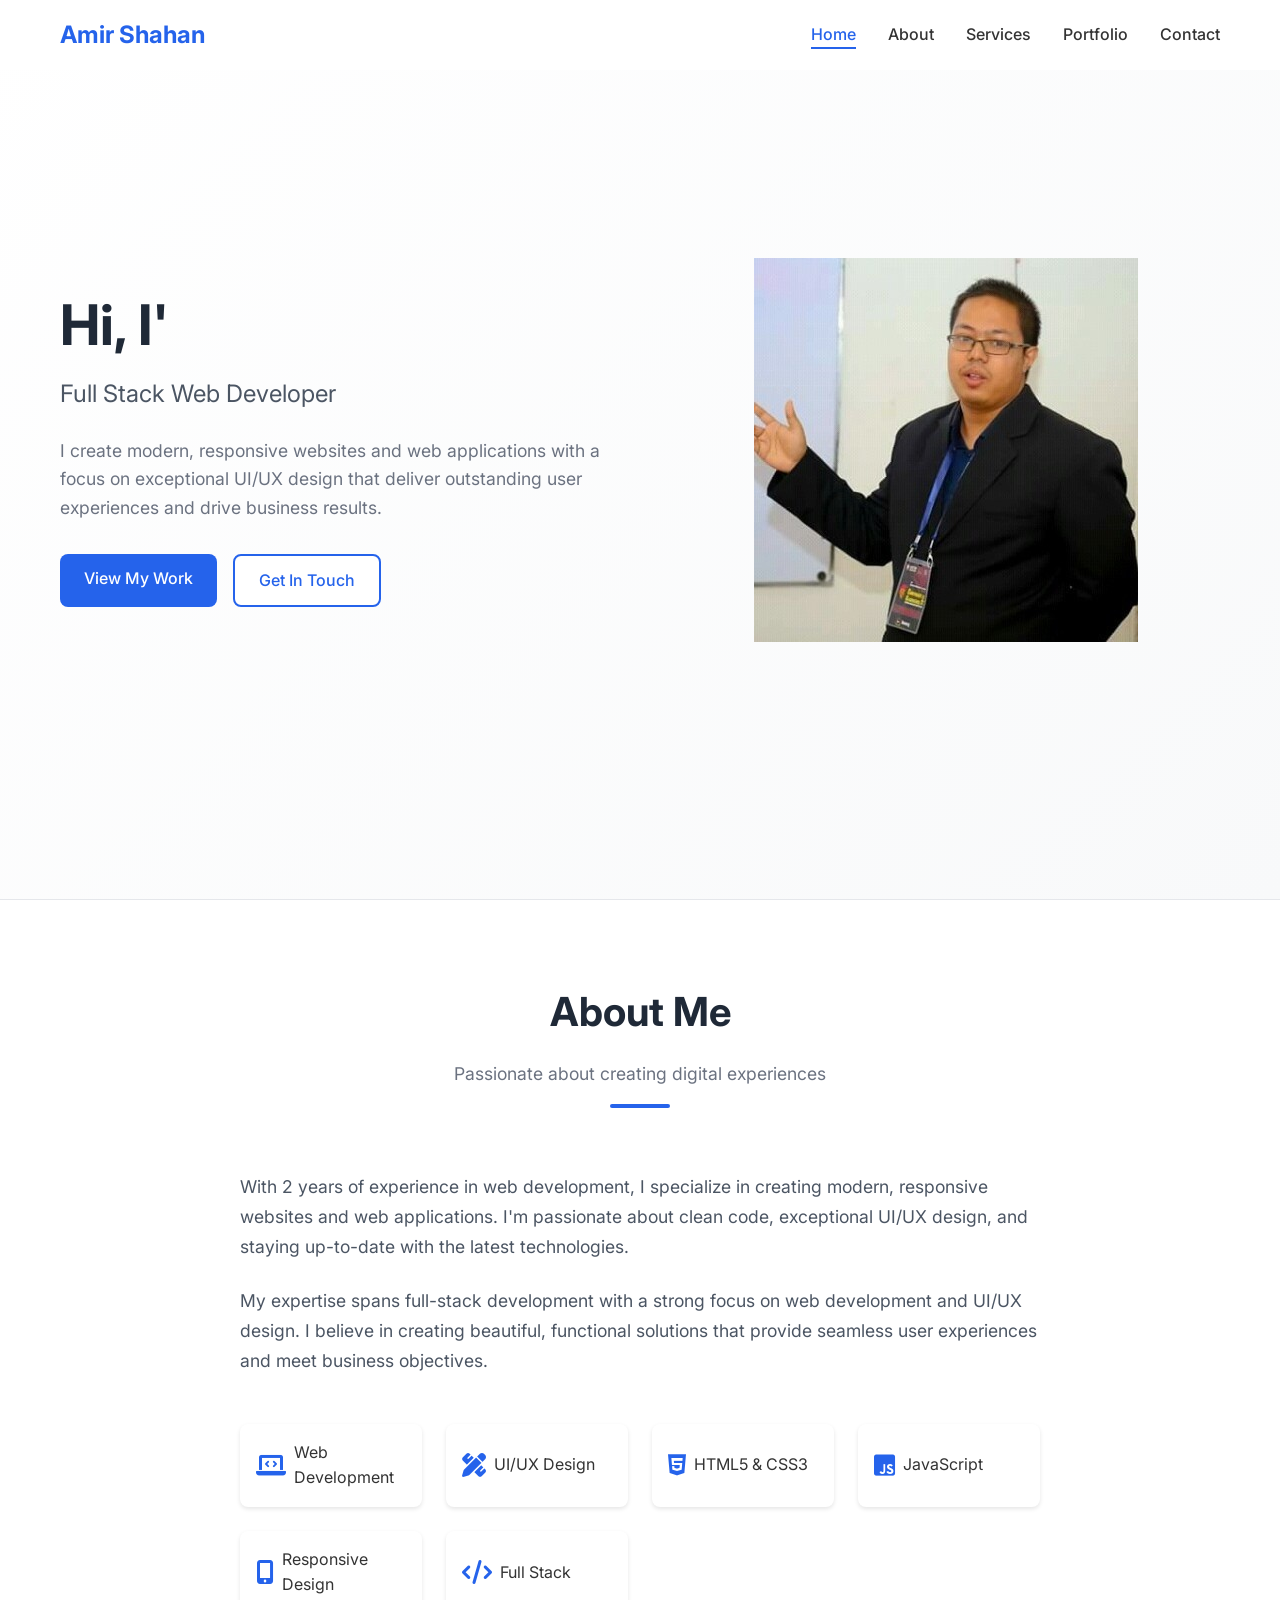
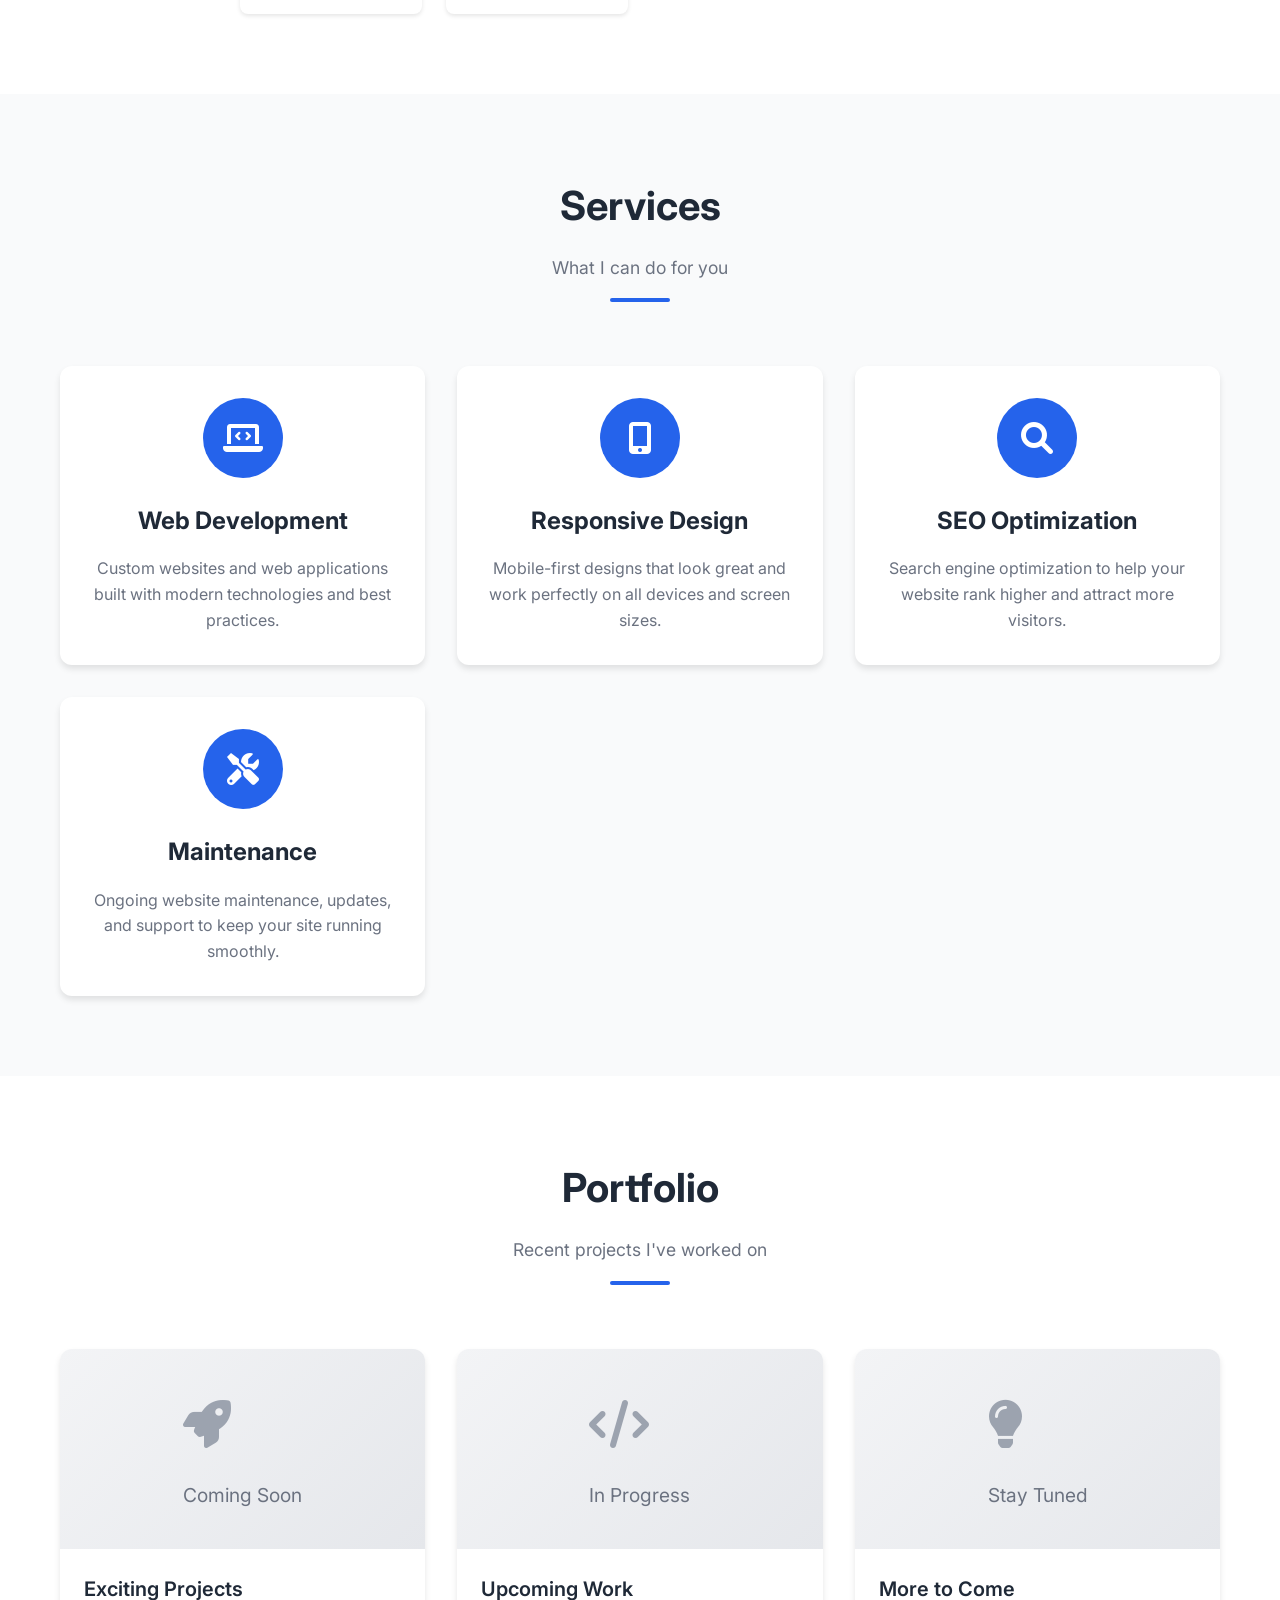
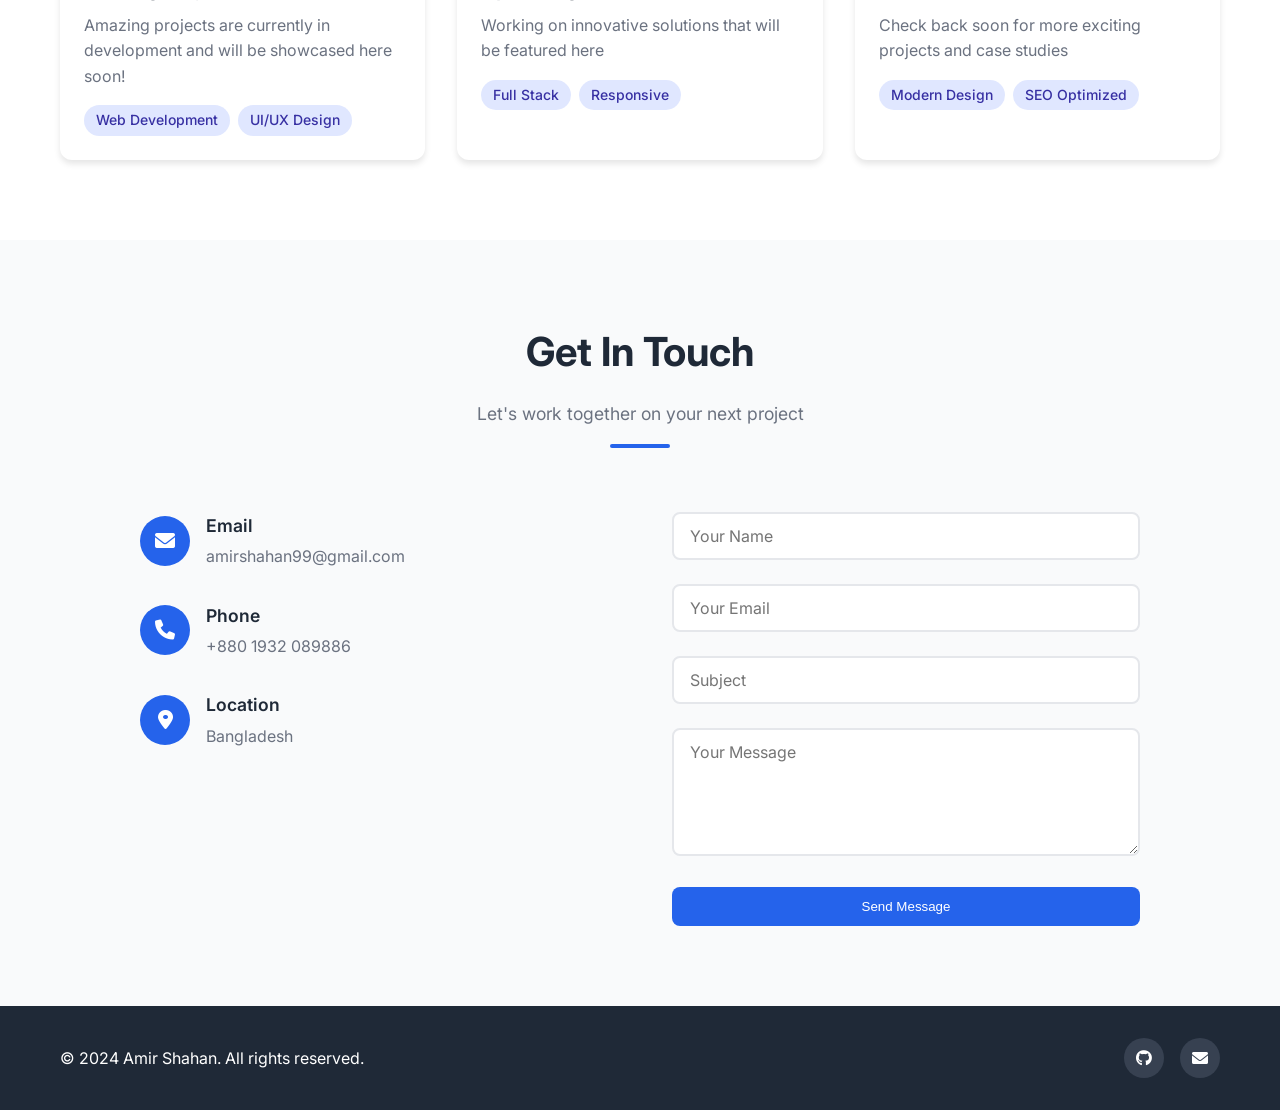
==== commit b8937fd6: "Update hero section with profile image" ====
--- a/index.html
+++ b/index.html
@@ -1,374 +1,283 @@
-<!DOCTYPE html>
-<html lang="en">
-<head>
-    <meta charset="UTF-8">
-    <meta name="viewport" content="width=device-width, initial-scale=1.0">
-    <title>Amir Shahan - Full Stack Web Developer</title>
-    <meta name="description" content="Full Stack Web Developer from Bangladesh specializing in modern, responsive websites and web applications with UI/UX design expertise.">
-    <link rel="stylesheet" href="styles.css">
-    <link href="https://fonts.googleapis.com/css2?family=Inter:wght@300;400;500;600;700&display=swap" rel="stylesheet">
-    <link rel="stylesheet" href="https://cdnjs.cloudflare.com/ajax/libs/font-awesome/6.0.0/css/all.min.css">
-</head>
-<body>
-    <!-- Navigation -->
-    <nav class="navbar">
-        <div class="nav-container">
-            <div class="nav-logo">
-                <a href="#home">Amir Shahan</a>
-            </div>
-            <ul class="nav-menu">
-                <li class="nav-item">
-                    <a href="#home" class="nav-link">Home</a>
-                </li>
-                <li class="nav-item">
-                    <a href="#about" class="nav-link">About</a>
-                </li>
-                <li class="nav-item">
-                    <a href="#services" class="nav-link">Services</a>
-                </li>
-                <li class="nav-item">
-                    <a href="#portfolio" class="nav-link">Portfolio</a>
-                </li>
-                <li class="nav-item">
-                    <a href="#blog" class="nav-link">Blog</a>
-                </li>
-                <li class="nav-item">
-                    <a href="#contact" class="nav-link">Contact</a>
-                </li>
-            </ul>
-            <div class="nav-toggle" id="mobile-menu">
-                <span class="bar"></span>
-                <span class="bar"></span>
-                <span class="bar"></span>
-            </div>
-        </div>
-    </nav>
-
-    <!-- Hero Section -->
-    <section id="home" class="hero">
-        <div class="hero-container">
-            <div class="hero-content">
-                <h1 class="hero-title">
-                    Hi, I'm <span class="highlight">Amir Shahan</span>
-                </h1>
-                <h2 class="hero-subtitle">Full Stack Web Developer</h2>
-                <p class="hero-description">
-                    I create modern, responsive websites and web applications with a focus on exceptional UI/UX design that deliver outstanding user experiences and drive business results.
-                </p>
-                <div class="hero-buttons">
-                    <a href="#portfolio" class="btn btn-primary">View My Work</a>
-                    <a href="#contact" class="btn btn-secondary">Get In Touch</a>
-                </div>
-            </div>
-            <div class="hero-image">
-                <div class="hero-placeholder">
-                    <i class="fas fa-code"></i>
-                </div>
-            </div>
-        </div>
-    </section>
-
-    <!-- About Section -->
-    <section id="about" class="about">
-        <div class="container">
-            <div class="section-header">
-                <h2 class="section-title">About Me</h2>
-                <p class="section-subtitle">Passionate about creating digital experiences</p>
-            </div>
-            <div class="about-content">
-                <div class="about-text">
-                    <p>
-                        With 2 years of experience in web development, I specialize in creating modern, 
-                        responsive websites and web applications. I'm passionate about clean code, exceptional UI/UX design, 
-                        and staying up-to-date with the latest technologies.
-                    </p>
-                    <p>
-                        My expertise spans full-stack development with a strong focus on web development and UI/UX design. 
-                        I believe in creating beautiful, functional solutions that provide seamless user experiences 
-                        and meet business objectives.
-                    </p>
-                    <div class="skills">
-                        <div class="skill-item">
-                            <i class="fas fa-laptop-code"></i>
-                            <span>Web Development</span>
-                        </div>
-                        <div class="skill-item">
-                            <i class="fas fa-pencil-ruler"></i>
-                            <span>UI/UX Design</span>
-                        </div>
-                        <div class="skill-item">
-                            <i class="fab fa-html5"></i>
-                            <span>HTML5 & CSS3</span>
-                        </div>
-                        <div class="skill-item">
-                            <i class="fab fa-js-square"></i>
-                            <span>JavaScript</span>
-                        </div>
-                        <div class="skill-item">
-                            <i class="fas fa-mobile-alt"></i>
-                            <span>Responsive Design</span>
-                        </div>
-                        <div class="skill-item">
-                            <i class="fas fa-code"></i>
-                            <span>Full Stack</span>
-                        </div>
-                    </div>
-                </div>
-            </div>
-        </div>
-    </section>
-
-    <!-- Services Section -->
-    <section id="services" class="services">
-        <div class="container">
-            <div class="section-header">
-                <h2 class="section-title">Services</h2>
-                <p class="section-subtitle">What I can do for you</p>
-            </div>
-            <div class="services-grid">
-                <div class="service-card">
-                    <div class="service-icon">
-                        <i class="fas fa-laptop-code"></i>
-                    </div>
-                    <h3>Web Development</h3>
-                    <p>Custom websites and web applications built with modern technologies and best practices.</p>
-                </div>
-                <div class="service-card">
-                    <div class="service-icon">
-                        <i class="fas fa-mobile-alt"></i>
-                    </div>
-                    <h3>Responsive Design</h3>
-                    <p>Mobile-first designs that look great and work perfectly on all devices and screen sizes.</p>
-                </div>
-                <div class="service-card">
-                    <div class="service-icon">
-                        <i class="fas fa-search"></i>
-                    </div>
-                    <h3>SEO Optimization</h3>
-                    <p>Search engine optimization to help your website rank higher and attract more visitors.</p>
-                </div>
-                <div class="service-card">
-                    <div class="service-icon">
-                        <i class="fas fa-tools"></i>
-                    </div>
-                    <h3>Maintenance</h3>
-                    <p>Ongoing website maintenance, updates, and support to keep your site running smoothly.</p>
-                </div>
-            </div>
-        </div>
-    </section>
-
-    <!-- Portfolio Section -->
-    <section id="portfolio" class="portfolio">
-        <div class="container">
-            <div class="section-header">
-                <h2 class="section-title">Portfolio</h2>
-                <p class="section-subtitle">Recent projects I've worked on</p>
-            </div>
-            <div class="portfolio-grid">
-                <div class="portfolio-item">
-                    <div class="portfolio-image">
-                        <div class="portfolio-placeholder">
+<!DOCTYPE html>
+<html lang="en">
+<head>
+    <meta charset="UTF-8">
+    <meta name="viewport" content="width=device-width, initial-scale=1.0">
+    <title>Amir Shahan - Full Stack Web Developer</title>
+    <meta name="description" content="Full Stack Web Developer from Bangladesh specializing in modern, responsive websites and web applications with UI/UX design expertise.">
+    <link rel="stylesheet" href="styles.css">
+    <link href="https://fonts.googleapis.com/css2?family=Inter:wght@300;400;500;600;700&display=swap" rel="stylesheet">
+    <link rel="stylesheet" href="https://cdnjs.cloudflare.com/ajax/libs/font-awesome/6.0.0/css/all.min.css">
+</head>
+<body>
+    <!-- Navigation -->
+    <nav class="navbar">
+        <div class="nav-container">
+            <div class="nav-logo">
+                <a href="#home">Amir Shahan</a>
+            </div>
+            <ul class="nav-menu">
+                <li class="nav-item">
+                    <a href="#home" class="nav-link">Home</a>
+                </li>
+                <li class="nav-item">
+                    <a href="#about" class="nav-link">About</a>
+                </li>
+                <li class="nav-item">
+                    <a href="#services" class="nav-link">Services</a>
+                </li>
+                <li class="nav-item">
+                    <a href="#portfolio" class="nav-link">Portfolio</a>
+                </li>
+                <li class="nav-item">
+                    <a href="#contact" class="nav-link">Contact</a>
+                </li>
+            </ul>
+            <div class="nav-toggle" id="mobile-menu">
+                <span class="bar"></span>
+                <span class="bar"></span>
+                <span class="bar"></span>
+            </div>
+        </div>
+    </nav>
+
+    <!-- Hero Section -->
+    <section id="home" class="hero">
+        <div class="hero-container">
+            <div class="hero-content">
+                <h1 class="hero-title">
+                    Hi, I'm <span class="highlight">Amir Shahan</span>
+                </h1>
+                <h2 class="hero-subtitle">Full Stack Web Developer</h2>
+                <p class="hero-description">
+                    I create modern, responsive websites and web applications with a focus on exceptional UI/UX design that deliver outstanding user experiences and drive business results.
+                </p>
+                <div class="hero-buttons">
+                    <a href="#portfolio" class="btn btn-primary">View My Work</a>
+                    <a href="#contact" class="btn btn-secondary">Get In Touch</a>
+                </div>
+            </div>
+            <div class="hero-image">
+                <img src="profile.jpg" alt="Amir Shahan - Full Stack Web Developer" class="hero-profile-image">
+            </div>
+        </div>
+    </section>
+
+    <!-- About Section -->
+    <section id="about" class="about">
+        <div class="container">
+            <div class="section-header">
+                <h2 class="section-title">About Me</h2>
+                <p class="section-subtitle">Passionate about creating digital experiences</p>
+            </div>
+            <div class="about-content">
+                <div class="about-text">
+                    <p>
+                        With 2 years of experience in web development, I specialize in creating modern, 
+                        responsive websites and web applications. I'm passionate about clean code, exceptional UI/UX design, 
+                        and staying up-to-date with the latest technologies.
+                    </p>
+                    <p>
+                        My expertise spans full-stack development with a strong focus on web development and UI/UX design. 
+                        I believe in creating beautiful, functional solutions that provide seamless user experiences 
+                        and meet business objectives.
+                    </p>
+                    <div class="skills">
+                        <div class="skill-item">
+                            <i class="fas fa-laptop-code"></i>
+                            <span>Web Development</span>
+                        </div>
+                        <div class="skill-item">
+                            <i class="fas fa-pencil-ruler"></i>
+                            <span>UI/UX Design</span>
+                        </div>
+                        <div class="skill-item">
+                            <i class="fab fa-html5"></i>
+                            <span>HTML5 & CSS3</span>
+                        </div>
+                        <div class="skill-item">
+                            <i class="fab fa-js-square"></i>
+                            <span>JavaScript</span>
+                        </div>
+                        <div class="skill-item">
+                            <i class="fas fa-mobile-alt"></i>
+                            <span>Responsive Design</span>
+                        </div>
+                        <div class="skill-item">
+                            <i class="fas fa-code"></i>
+                            <span>Full Stack</span>
+                        </div>
+                    </div>
+                </div>
+            </div>
+        </div>
+    </section>
+
+    <!-- Services Section -->
+    <section id="services" class="services">
+        <div class="container">
+            <div class="section-header">
+                <h2 class="section-title">Services</h2>
+                <p class="section-subtitle">What I can do for you</p>
+            </div>
+            <div class="services-grid">
+                <div class="service-card">
+                    <div class="service-icon">
+                        <i class="fas fa-laptop-code"></i>
+                    </div>
+                    <h3>Web Development</h3>
+                    <p>Custom websites and web applications built with modern technologies and best practices.</p>
+                </div>
+                <div class="service-card">
+                    <div class="service-icon">
+                        <i class="fas fa-mobile-alt"></i>
+                    </div>
+                    <h3>Responsive Design</h3>
+                    <p>Mobile-first designs that look great and work perfectly on all devices and screen sizes.</p>
+                </div>
+                <div class="service-card">
+                    <div class="service-icon">
+                        <i class="fas fa-search"></i>
+                    </div>
+                    <h3>SEO Optimization</h3>
+                    <p>Search engine optimization to help your website rank higher and attract more visitors.</p>
+                </div>
+                <div class="service-card">
+                    <div class="service-icon">
+                        <i class="fas fa-tools"></i>
+                    </div>
+                    <h3>Maintenance</h3>
+                    <p>Ongoing website maintenance, updates, and support to keep your site running smoothly.</p>
+                </div>
+            </div>
+        </div>
+    </section>
+
+    <!-- Portfolio Section -->
+    <section id="portfolio" class="portfolio">
+        <div class="container">
+            <div class="section-header">
+                <h2 class="section-title">Portfolio</h2>
+                <p class="section-subtitle">Recent projects I've worked on</p>
+            </div>
+            <div class="portfolio-grid">
+                <div class="portfolio-item">
+                    <div class="portfolio-image">
+                        <div class="portfolio-placeholder">
                             <i class="fas fa-rocket"></i>
-                            <p style="margin-top: 1rem; color: #6b7280; font-size: 1.2rem;">Coming Soon</p>
-                        </div>
-                    </div>
-                    <div class="portfolio-content">
-                        <h3>Exciting Projects</h3>
-                        <p>Amazing projects are currently in development and will be showcased here soon!</p>
-                        <div class="portfolio-tech">
-                            <span>Web Development</span>
-                            <span>UI/UX Design</span>
-                        </div>
-                    </div>
-                </div>
-                <div class="portfolio-item">
-                    <div class="portfolio-image">
-                        <div class="portfolio-placeholder">
-                            <i class="fas fa-code"></i>
-                            <p style="margin-top: 1rem; color: #6b7280; font-size: 1.2rem;">In Progress</p>
-                        </div>
-                    </div>
-                    <div class="portfolio-content">
-                        <h3>Upcoming Work</h3>
-                        <p>Working on innovative solutions that will be featured here</p>
-                        <div class="portfolio-tech">
-                            <span>Full Stack</span>
-                            <span>Responsive</span>
-                        </div>
-                    </div>
-                </div>
-                <div class="portfolio-item">
-                    <div class="portfolio-image">
-                        <div class="portfolio-placeholder">
-                            <i class="fas fa-lightbulb"></i>
-                            <p style="margin-top: 1rem; color: #6b7280; font-size: 1.2rem;">Stay Tuned</p>
-                        </div>
-                    </div>
-                    <div class="portfolio-content">
-                        <h3>More to Come</h3>
-                        <p>Check back soon for more exciting projects and case studies</p>
-                        <div class="portfolio-tech">
-                            <span>Modern Design</span>
-                            <span>SEO Optimized</span>
-                        </div>
-                    </div>
-                </div>
-            </div>
-        </div>
-    </section>
-
-    <!-- Blog Section -->
-    <section id="blog" class="blog-preview">
-        <div class="container">
-            <div class="section-header">
-                <h2 class="section-title">Latest Articles</h2>
-                <p class="section-subtitle">Insights on web development, technology, and digital innovation</p>
-            </div>
-            <div class="blog-grid">
-                <!-- Blog Post 1 -->
-                <article class="blog-card">
-                    <div class="blog-image">
-                        <div class="blog-placeholder">
-                            <i class="fas fa-laptop-code"></i>
-                        </div>
-                        <div class="blog-category">Web Development</div>
-                    </div>
-                    <div class="blog-content">
-                        <div class="blog-meta">
-                            <span class="blog-date"><i class="far fa-calendar"></i> May 27, 2026</span>
-                            <span class="blog-read-time"><i class="far fa-clock"></i> 5 min read</span>
-                        </div>
-                        <h3 class="blog-title">Getting Started with Modern Web Development</h3>
-                        <p class="blog-excerpt">
-                            Explore the essential tools and technologies every web developer should know in 2026.
-                            From HTML5 to modern JavaScript frameworks, learn what it takes to build professional websites.
-                        </p>
-                        <a href="blog/getting-started-web-development.html" class="blog-read-more">
-                            Read More <i class="fas fa-arrow-right"></i>
-                        </a>
-                    </div>
-                </article>
-
-                <!-- Blog Post 2 -->
-                <article class="blog-card">
-                    <div class="blog-image">
-                        <div class="blog-placeholder">
-                            <i class="fas fa-mobile-alt"></i>
-                        </div>
-                        <div class="blog-category">UI/UX Design</div>
-                    </div>
-                    <div class="blog-content">
-                        <div class="blog-meta">
-                            <span class="blog-date"><i class="far fa-calendar"></i> May 25, 2026</span>
-                            <span class="blog-read-time"><i class="far fa-clock"></i> 4 min read</span>
-                        </div>
-                        <h3 class="blog-title">The Importance of Responsive Design in 2026</h3>
-                        <p class="blog-excerpt">
-                            Why responsive design is no longer optional. Learn how to create websites that look
-                            perfect on every device and provide exceptional user experiences.
-                        </p>
-                        <a href="blog/responsive-design-importance.html" class="blog-read-more">
-                            Read More <i class="fas fa-arrow-right"></i>
-                        </a>
-                    </div>
-                </article>
-
-                <!-- Blog Post 3 -->
-                <article class="blog-card">
-                    <div class="blog-image">
-                        <div class="blog-placeholder">
-                            <i class="fas fa-search"></i>
-                        </div>
-                        <div class="blog-category">SEO</div>
-                    </div>
-                    <div class="blog-content">
-                        <div class="blog-meta">
-                            <span class="blog-date"><i class="far fa-calendar"></i> May 20, 2026</span>
-                            <span class="blog-read-time"><i class="far fa-clock"></i> 6 min read</span>
-                        </div>
-                        <h3 class="blog-title">SEO Best Practices for Web Developers</h3>
-                        <p class="blog-excerpt">
-                            Master the fundamentals of SEO to help your websites rank higher in search engines.
-                            Practical tips and techniques you can implement today.
-                        </p>
-                        <a href="blog/seo-best-practices.html" class="blog-read-more">
-                            Read More <i class="fas fa-arrow-right"></i>
-                        </a>
-                    </div>
-                </article>
-            </div>
-            <div class="blog-cta">
-                <a href="blog.html" class="btn btn-primary">View All Articles <i class="fas fa-arrow-right"></i></a>
-            </div>
-        </div>
-    </section>
-
-    <!-- Contact Section -->
-    <section id="contact" class="contact">
-        <div class="container">
-            <div class="section-header">
-                <h2 class="section-title">Get In Touch</h2>
-                <p class="section-subtitle">Let's work together on your next project</p>
-            </div>
-            <div class="contact-content">
-                <div class="contact-info">
-                    <div class="contact-item">
-                        <i class="fas fa-envelope"></i>
-                        <div>
-                            <h4>Email</h4>
-                            <p>amirshahan99@gmail.com</p>
-                        </div>
-                    </div>
-                    <div class="contact-item">
-                        <i class="fas fa-phone"></i>
-                        <div>
-                            <h4>Phone</h4>
-                            <p>+880 1932 089886</p>
-                        </div>
-                    </div>
-                    <div class="contact-item">
-                        <i class="fas fa-map-marker-alt"></i>
-                        <div>
-                            <h4>Location</h4>
-                            <p>Bangladesh</p>
-                        </div>
-                    </div>
-                </div>
-                <form class="contact-form">
-                    <div class="form-group">
-                        <input type="text" id="name" name="name" placeholder="Your Name" required>
-                    </div>
-                    <div class="form-group">
-                        <input type="email" id="email" name="email" placeholder="Your Email" required>
-                    </div>
-                    <div class="form-group">
-                        <input type="text" id="subject" name="subject" placeholder="Subject" required>
-                    </div>
-                    <div class="form-group">
-                        <textarea id="message" name="message" placeholder="Your Message" rows="5" required></textarea>
-                    </div>
-                    <button type="submit" class="btn btn-primary">Send Message</button>
-                </form>
-            </div>
-        </div>
-    </section>
-
-    <!-- Footer -->
-    <footer class="footer">
-        <div class="container">
-            <div class="footer-content">
-                <div class="footer-text">
-                    <p>&copy; 2024 Amir Shahan. All rights reserved.</p>
-                </div>
-                <div class="social-links">
-                    <a href="https://github.com/AmirShahan" target="_blank" class="social-link" title="GitHub"><i class="fab fa-github"></i></a>
-                    <a href="mailto:amirshahan99@gmail.com" class="social-link" title="Email"><i class="fas fa-envelope"></i></a>
-                </div>
-            </div>
-        </div>
-    </footer>
-
-    <script src="script.js"></script>
-</body>
-</html>+                            <p style="margin-top: 1rem; color: #6b7280; font-size: 1.2rem;">Coming Soon</p>
+                        </div>
+                    </div>
+                    <div class="portfolio-content">
+                        <h3>Exciting Projects</h3>
+                        <p>Amazing projects are currently in development and will be showcased here soon!</p>
+                        <div class="portfolio-tech">
+                            <span>Web Development</span>
+                            <span>UI/UX Design</span>
+                        </div>
+                    </div>
+                </div>
+                <div class="portfolio-item">
+                    <div class="portfolio-image">
+                        <div class="portfolio-placeholder">
+                            <i class="fas fa-code"></i>
+                            <p style="margin-top: 1rem; color: #6b7280; font-size: 1.2rem;">In Progress</p>
+                        </div>
+                    </div>
+                    <div class="portfolio-content">
+                        <h3>Upcoming Work</h3>
+                        <p>Working on innovative solutions that will be featured here</p>
+                        <div class="portfolio-tech">
+                            <span>Full Stack</span>
+                            <span>Responsive</span>
+                        </div>
+                    </div>
+                </div>
+                <div class="portfolio-item">
+                    <div class="portfolio-image">
+                        <div class="portfolio-placeholder">
+                            <i class="fas fa-lightbulb"></i>
+                            <p style="margin-top: 1rem; color: #6b7280; font-size: 1.2rem;">Stay Tuned</p>
+                        </div>
+                    </div>
+                    <div class="portfolio-content">
+                        <h3>More to Come</h3>
+                        <p>Check back soon for more exciting projects and case studies</p>
+                        <div class="portfolio-tech">
+                            <span>Modern Design</span>
+                            <span>SEO Optimized</span>
+                        </div>
+                    </div>
+                </div>
+            </div>
+        </div>
+    </section>
+
+    <!-- Contact Section -->
+    <section id="contact" class="contact">
+        <div class="container">
+            <div class="section-header">
+                <h2 class="section-title">Get In Touch</h2>
+                <p class="section-subtitle">Let's work together on your next project</p>
+            </div>
+            <div class="contact-content">
+                <div class="contact-info">
+                    <div class="contact-item">
+                        <i class="fas fa-envelope"></i>
+                        <div>
+                            <h4>Email</h4>
+                            <p>amirshahan99@gmail.com</p>
+                        </div>
+                    </div>
+                    <div class="contact-item">
+                        <i class="fas fa-phone"></i>
+                        <div>
+                            <h4>Phone</h4>
+                            <p>+880 1932 089886</p>
+                        </div>
+                    </div>
+                    <div class="contact-item">
+                        <i class="fas fa-map-marker-alt"></i>
+                        <div>
+                            <h4>Location</h4>
+                            <p>Bangladesh</p>
+                        </div>
+                    </div>
+                </div>
+                <form class="contact-form">
+                    <div class="form-group">
+                        <input type="text" id="name" name="name" placeholder="Your Name" required>
+                    </div>
+                    <div class="form-group">
+                        <input type="email" id="email" name="email" placeholder="Your Email" required>
+                    </div>
+                    <div class="form-group">
+                        <input type="text" id="subject" name="subject" placeholder="Subject" required>
+                    </div>
+                    <div class="form-group">
+                        <textarea id="message" name="message" placeholder="Your Message" rows="5" required></textarea>
+                    </div>
+                    <button type="submit" class="btn btn-primary">Send Message</button>
+                </form>
+            </div>
+        </div>
+    </section>
+
+    <!-- Footer -->
+    <footer class="footer">
+        <div class="container">
+            <div class="footer-content">
+                <div class="footer-text">
+                    <p>&copy; 2024 Amir Shahan. All rights reserved.</p>
+                </div>
+                <div class="social-links">
+                    <a href="https://github.com/AmirShahan" target="_blank" class="social-link" title="GitHub"><i class="fab fa-github"></i></a>
+                    <a href="mailto:amirshahan99@gmail.com" class="social-link" title="Email"><i class="fas fa-envelope"></i></a>
+                </div>
+            </div>
+        </div>
+    </footer>
+
+    <script src="script.js"></script>
+</body>
+</html>
--- a/styles.css
+++ b/styles.css
@@ -59,7 +59,8 @@
     transition: color 0.3s ease;
 }
 
-.nav-link:hover {
+.nav-link:hover,
+.nav-link.active {
     color: #2563eb;
 }
 
@@ -190,6 +191,16 @@
     margin-bottom: 4rem;
 }
 
+.section-header::after {
+    content: '';
+    display: block;
+    width: 60px;
+    height: 4px;
+    background: #2563eb;
+    border-radius: 2px;
+    margin: 1rem auto 0;
+}
+
 .section-title {
     font-size: 2.5rem;
     font-weight: 700;
@@ -601,7 +612,7 @@
     background: white;
     border-radius: 12px;
     overflow: hidden;
-    box-shadow: 0 4px 6px rgba(0, 0, 0, 0.08);
+    box-shadow: 0 4px 6px rgba(0, 0, 0, 0.1);
     transition: transform 0.3s ease, box-shadow 0.3s ease;
     display: flex;
     flex-direction: column;
@@ -615,7 +626,7 @@
 .blog-image {
     position: relative;
     height: 180px;
-    background: linear-gradient(135deg, #e0e7ff 0%, #c7d2fe 100%);
+    background: linear-gradient(135deg, #eff6ff 0%, #dbeafe 100%);
     display: flex;
     align-items: center;
     justify-content: center;
@@ -623,7 +634,7 @@
 
 .blog-placeholder {
     font-size: 3rem;
-    color: #6366f1;
+    color: #2563eb;
 }
 
 .blog-category {
@@ -694,29 +705,10 @@
 }
 
 /* Blog listing page */
-.blog-header {
-    background: linear-gradient(135deg, #1e3a8a 0%, #2563eb 100%);
-    color: white;
-    padding: 120px 0 60px;
-    text-align: center;
-}
-
-.blog-header-title {
-    font-size: 3rem;
-    font-weight: 700;
-    margin-bottom: 1rem;
-}
-
-.blog-header-subtitle {
-    font-size: 1.1rem;
-    opacity: 0.85;
-    max-width: 600px;
-    margin: 0 auto;
-}
-
 .blog-listing {
     background: #f9fafb;
     padding: 80px 0;
+    padding-top: 140px;
 }
 
 /* Responsive blog */
@@ -724,10 +716,6 @@
     .blog-grid {
         grid-template-columns: 1fr;
     }
-
-    .blog-header-title {
-        font-size: 2rem;
-    }
 }
 
 /* Smooth Scrolling */
